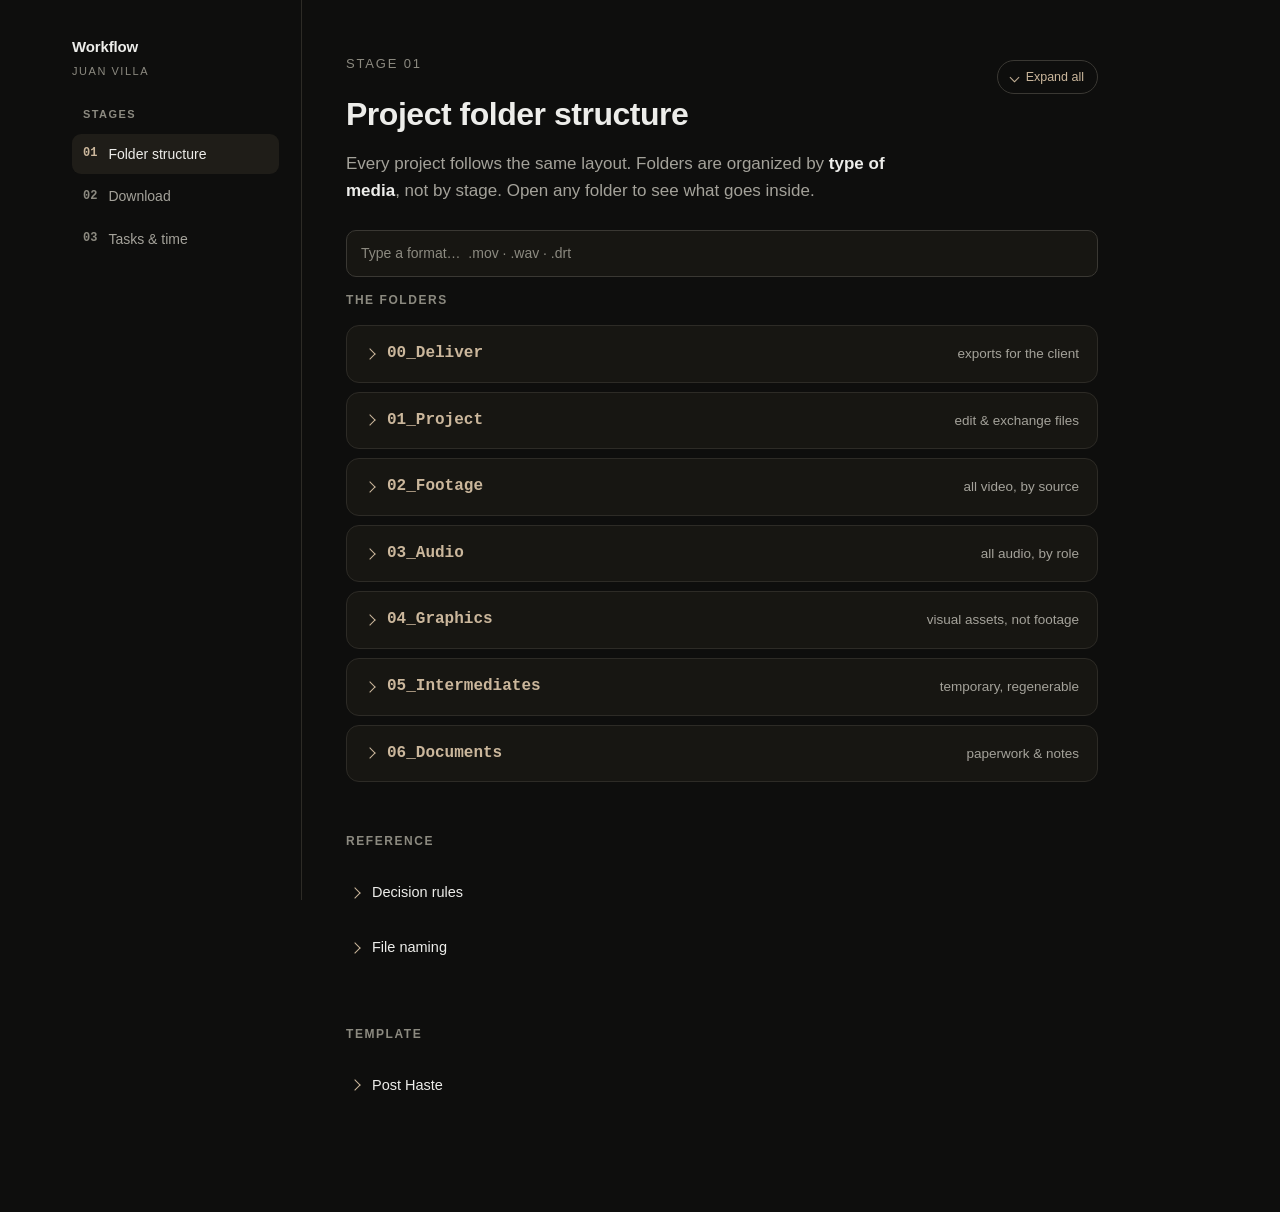
==== 01-folder-structure.html @ cd0f195d "Add Stage 03 — Tasks & time (Asana board + TMetric) New page 03-tasks-time.html: the Asana board (Pr" ====
<!DOCTYPE html>
<html lang="en">
<head>
<meta charset="utf-8">
<meta name="viewport" content="width=device-width, initial-scale=1">
<meta name="robots" content="noindex">
<title>Folder structure · Workflow — Juan Villa</title>
<link rel="stylesheet" href="assets/css/tokens.css?v=6">
<link rel="stylesheet" href="assets/css/base.css?v=6">
<link rel="stylesheet" href="assets/css/layout.css?v=6">
<link rel="stylesheet" href="assets/css/components.css?v=6">
</head>
<body>
<div class="app">

  <aside class="sidebar">
    <a class="brand" href="index.html"><span class="bt">Workflow</span><span class="bs">Juan Villa</span></a>
    <button class="menu-btn" aria-label="Toggle navigation">Stages</button>
    <p class="navlabel">Stages</p>
    <nav class="nav">
      <a class="nav-item active" href="01-folder-structure.html"><span class="num">01</span> Folder structure</a>
      <a class="nav-item" href="02-download.html"><span class="num">02</span> Download</a>
      <a class="nav-item" href="03-tasks-time.html"><span class="num">03</span> Tasks &amp; time</a>
    </nav>
  </aside>

  <main class="content">

    <div class="head-row">
      <div>
        <p class="eyebrow">Stage 01</p>
        <h1>Project folder structure</h1>
      </div>
      <button class="toggle" id="toggleAll"><span class="tg-ic" aria-hidden="true"></span><span class="tg-label">Expand all</span></button>
    </div>
    <p class="lede">Every project follows the same layout. Folders are organized by <b>type of media</b>, not by stage. Open any folder to see what goes inside.</p>
    <p class="sr-only">Type in the filter to jump to a folder, or activate any folder to reveal what goes inside.</p>

    <div class="search">
      <input id="q" type="search" placeholder="Type a format…  .mov · .wav · .drt" aria-label="Search formats or folders" autocomplete="off" spellcheck="false">
    </div>
    <p class="hint" id="hint" role="status" aria-live="polite" hidden></p>
    <p class="noresults" id="noresults" role="status" aria-live="polite" hidden>No match — try a format like <code>.mov</code>, or browse the folders below.</p>

    <p class="section-label">The folders</p>
    <div class="acc" id="acc">

      <div class="item">
        <button class="head" aria-expanded="false"><span class="chev"></span><span class="fn">00_Deliver</span><span class="tag">exports for the client</span></button>
        <div class="body"><div class="inner"><div class="pad">
          <div class="tree">
            <div class="item"><button class="head" aria-expanded="false"><span class="chev"></span><span class="sn">01_Master</span></button>
              <div class="body"><div class="inner"><div class="pad"><p class="sd">Approved deliverables — every format and resolution you hand off (16:9, vertical, square, social). A subtitle <code>.srt</code> sits next to the master it belongs to.</p></div></div></div></div>
            <div class="item"><button class="head" aria-expanded="false"><span class="chev"></span><span class="sn">02_Versions</span></button>
              <div class="body"><div class="inner"><div class="pad"><p class="sd">Review cuts sent for feedback before sign-off (<code>v1</code>, <code>v2</code>, fine cut).</p></div></div></div></div>
          </div>
          <div class="tips">
            <div class="tip no"><span class="ic" aria-hidden="true">–</span><span>Internal-only renders → <code>05_Intermediates</code></span></div>
          </div>
        </div></div></div>
      </div>

      <div class="item">
        <button class="head" aria-expanded="false"><span class="chev"></span><span class="fn">01_Project</span><span class="tag">edit &amp; exchange files</span></button>
        <div class="body"><div class="inner"><div class="pad">
          <div class="tree">
            <div class="item"><button class="head" aria-expanded="false"><span class="chev"></span><span class="sn">01_Resolve</span></button>
              <div class="body"><div class="inner"><div class="pad"><p class="sd">Your Resolve project backup (<code>.drp</code>). The edit lives here.</p></div></div></div></div>
            <div class="item"><button class="head" aria-expanded="false"><span class="chev"></span><span class="sn">02_Timelines</span></button>
              <div class="body"><div class="inner"><div class="pad"><p class="sd">Interchange files: DRT, XML, AAF, EDL.</p></div></div></div></div>
            <div class="item"><button class="head" aria-expanded="false"><span class="chev"></span><span class="sn">03_LUTs</span></button>
              <div class="body"><div class="inner"><div class="pad"><p class="sd">Color LUTs (<code>.cube</code>) used in the grade.</p></div></div></div></div>
          </div>
          <div class="tips">
            <div class="tip no"><span class="ic" aria-hidden="true">–</span><span>No media — footage and audio live in <code>02_Footage</code> / <code>03_Audio</code></span></div>
          </div>
        </div></div></div>
      </div>

      <div class="item">
        <button class="head" aria-expanded="false"><span class="chev"></span><span class="fn">02_Footage</span><span class="tag">all video, by source</span></button>
        <div class="body"><div class="inner"><div class="pad">
          <div class="tree">
            <div class="item"><button class="head" aria-expanded="false"><span class="chev"></span><span class="sn">01_Originals</span></button>
              <div class="body"><div class="inner"><div class="pad"><p class="sd">Footage your team shot. Each card/camera in its own folder; proxies inside that segment's <code>Proxy</code>.</p></div></div></div></div>
            <div class="item"><button class="head" aria-expanded="false"><span class="chev"></span><span class="sn">02_Stock</span></button>
              <div class="body"><div class="inner"><div class="pad"><p class="sd">Licensed stock clips.</p></div></div></div></div>
            <div class="item"><button class="head" aria-expanded="false"><span class="chev"></span><span class="sn">03_AI</span></button>
              <div class="body"><div class="inner"><div class="pad"><p class="sd">AI-generated video.</p></div></div></div></div>
            <div class="item"><button class="head" aria-expanded="false"><span class="chev"></span><span class="sn">04_Provided</span></button>
              <div class="body"><div class="inner"><div class="pad"><p class="sd">Video the client or a third party gave you.</p></div></div></div></div>
          </div>
          <div class="tips">
            <div class="tip ok"><span class="ic" aria-hidden="true">+</span><span>Shot by your team → <code>01_Originals</code>. Otherwise Stock / AI / Provided.</span></div>
            <div class="tip no"><span class="ic" aria-hidden="true">–</span><span>Never rename <code>01_Originals</code> — Resolve links by path.</span></div>
          </div>
        </div></div></div>
      </div>

      <div class="item">
        <button class="head" aria-expanded="false"><span class="chev"></span><span class="fn">03_Audio</span><span class="tag">all audio, by role</span></button>
        <div class="body"><div class="inner"><div class="pad">
          <div class="tree">
            <div class="item"><button class="head" aria-expanded="false"><span class="chev"></span><span class="sn">01_Production</span></button>
              <div class="body"><div class="inner"><div class="pad"><p class="sd">Sound recorded on set / location: lav, boom, scratch.</p></div></div></div></div>
            <div class="item"><button class="head" aria-expanded="false"><span class="chev"></span><span class="sn">02_VO</span></button>
              <div class="body"><div class="inner"><div class="pad"><p class="sd">Voiceover and narration.</p></div></div></div></div>
            <div class="item"><button class="head" aria-expanded="false"><span class="chev"></span><span class="sn">03_SFX</span></button>
              <div class="body"><div class="inner"><div class="pad"><p class="sd">Sound effects, ambience and Foley.</p></div></div></div></div>
            <div class="item"><button class="head" aria-expanded="false"><span class="chev"></span><span class="sn">04_Music</span></button>
              <div class="body"><div class="inner"><div class="pad"><p class="sd">Music tracks (licensed or provided).</p></div></div></div></div>
            <div class="item"><button class="head" aria-expanded="false"><span class="chev"></span><span class="sn">05_Processed</span></button>
              <div class="body"><div class="inner"><div class="pad"><p class="sd">Externally cleaned audio you keep and edit with (Adobe Podcast, noise reduction). A kept source — the edit relinks to it, so <b>never delete</b>.</p></div></div></div></div>
          </div>
          <div class="tips">
            <div class="tip no"><span class="ic" aria-hidden="true">–</span><span>Processed/cleaned audio is a kept source, not an Intermediate (the edit depends on it) → <code>05_Processed</code>. <code>01_Production</code> stays raw originals.</span></div>
          </div>
        </div></div></div>
      </div>

      <div class="item">
        <button class="head" aria-expanded="false"><span class="chev"></span><span class="fn">04_Graphics</span><span class="tag">visual assets, not footage</span></button>
        <div class="body"><div class="inner"><div class="pad">
          <div class="tree">
            <div class="item"><button class="head" aria-expanded="false"><span class="chev"></span><span class="sn">01_Resources</span></button>
              <div class="body"><div class="inner"><div class="pad"><p class="sd">Raw ingredients: logos, fonts, brand kits, reference images.</p></div></div></div></div>
            <div class="item"><button class="head" aria-expanded="false"><span class="chev"></span><span class="sn">02_Built</span></button>
              <div class="body"><div class="inner"><div class="pad"><p class="sd">Graphics you created or exported (titles, lower-thirds, end cards).</p></div></div></div></div>
            <div class="item"><button class="head" aria-expanded="false"><span class="chev"></span><span class="sn">03_Stills</span></button>
              <div class="body"><div class="inner"><div class="pad"><p class="sd">Photos and frame grabs — including client or photographer photos.</p></div></div></div></div>
          </div>
          <div class="tips">
            <div class="tip ok"><span class="ic" aria-hidden="true">+</span><span>Client / photographer photos → <code>03_Stills</code></span></div>
            <div class="tip no"><span class="ic" aria-hidden="true">–</span><span>Mood / reference images → <code>01_Resources</code></span></div>
          </div>
        </div></div></div>
      </div>

      <div class="item">
        <button class="head" aria-expanded="false"><span class="chev"></span><span class="fn">05_Intermediates</span><span class="tag">temporary, regenerable</span></button>
        <div class="body"><div class="inner"><div class="pad">
          <div class="tips first">
            <div class="tip ok"><span class="ic" aria-hidden="true">+</span><span>Transcodes, comps / VFX, pulls, sizzle drafts — anything you can re-create from the project. Keep versions (<code>v1</code>, <code>v2</code>…).</span></div>
            <div class="tip no"><span class="ic" aria-hidden="true">–</span><span>If the edit relinks to it and you can't re-create it, it's a <b>source</b>, not an Intermediate (e.g. cleaned audio → <code>03_Audio/05_Processed</code>).</span></div>
            <div class="tip no"><span class="ic" aria-hidden="true">–</span><span>Don't leave empty folders.</span></div>
          </div>
        </div></div></div>
      </div>

      <div class="item">
        <button class="head" aria-expanded="false"><span class="chev"></span><span class="fn">06_Documents</span><span class="tag">paperwork &amp; notes</span></button>
        <div class="body"><div class="inner"><div class="pad">
          <div class="tips first">
            <div class="tip ok"><span class="ic" aria-hidden="true">+</span><span>Brief, script, transcripts, contracts, Frame.io review EDLs (comment markers).</span></div>
          </div>
        </div></div></div>
      </div>

    </div>

    <p class="section-label spaced">Reference</p>
    <div class="ref" id="acc2">

      <div class="item">
        <button class="head" aria-expanded="false"><span class="chev"></span><span class="rl">Decision rules</span></button>
        <div class="body"><div class="inner"><div class="pad" style="padding-left:18px;padding-top:2px">
          <ul class="rules">
            <li><b>Did your team shoot / record it?</b> &nbsp; video → <code>02_Footage/01_Originals</code> &nbsp;·&nbsp; audio → <code>03_Audio/01_Production</code></li>
            <li><b>Acquired media (bought or given)?</b> &nbsp; video → Stock / AI / Provided &nbsp;·&nbsp; audio → Music / SFX / VO &nbsp;·&nbsp; photo → <code>04_Graphics/03_Stills</code></li>
            <li><b>Something you rendered?</b> &nbsp; client sees it → <code>00_Deliver</code> &nbsp;·&nbsp; internal only → <code>05_Intermediates</code></li>
            <li><b>A graphic asset?</b> &nbsp; raw ingredient → <code>04_Graphics/01_Resources</code> &nbsp;·&nbsp; your export → <code>04_Graphics/02_Built</code></li>
            <li><b>Paperwork or a Frame.io EDL?</b> &nbsp; → <code>06_Documents</code></li>
          </ul>
        </div></div></div>
      </div>

      <div class="item">
        <button class="head" aria-expanded="false"><span class="chev"></span><span class="rl">File naming</span></button>
        <div class="body"><div class="inner"><div class="pad" style="padding-left:18px;padding-top:2px">
          <ul class="rules">
            <li>No spaces. Use <code>_</code>. Version with <code>_v01</code>, <code>_v02</code>, <code>_v03</code> — that's how we track revisions.<br>
              Example: <code>KayleeGlatting_Highlight_v02.mov</code></li>
          </ul>
        </div></div></div>
      </div>

    </div>

    <p class="section-label spaced">Template</p>
    <div class="ref" id="acc3">
      <div class="item">
        <button class="head" aria-expanded="false"><span class="chev"></span><span class="rl">Post Haste</span></button>
        <div class="body"><div class="inner"><div class="pad" style="padding-left:18px;padding-top:2px">
          <a class="download" href="assets/downloads/1_Audiovisual_Project.pht.zip" download>
            <span class="dl-ic" aria-hidden="true">↓</span>
            <span>
              <span class="dl-t">Download the template (.zip)</span>
              <span class="dl-d">Unzip, then drop the <code>.pht</code> into Post Haste › Templates. It builds this exact structure.</span>
            </span>
          </a>
        </div></div></div>
      </div>
    </div>

  </main>
</div>

<script src="assets/js/formats.js?v=6"></script>
<script src="assets/js/app.js?v=6"></script>
</body>
</html>
---- assets/css/tokens.css ----
/* tokens.css — design system: the single source of colors, type, spacing.
   Change a value here and it propagates everywhere. */
:root{
  /* surfaces */
  --bg:#0e0e0d;
  --surf:#171612;
  --surf2:#1f1d18;
  --line:#2d2b26;
  --line2:#3a3833;
  /* text */
  --text:#ededea;
  --muted:#a4a29a;
  --faint:#8c8a80;
  /* accent + semantic */
  --accent:#cbb79c;
  --accent-bg:#241e15;
  --ok:#9cc88a;
  --no:#e0a08f;
  /* type */
  --mono:ui-monospace,SFMono-Regular,Menlo,monospace;
}
---- assets/css/base.css ----
/* base.css — reset + global typography */
*{box-sizing:border-box}
html,body{margin:0;background:var(--bg)}
body{font-family:-apple-system,BlinkMacSystemFont,"Segoe UI",Roboto,Helvetica,Arial,sans-serif;color:var(--text);line-height:1.6;-webkit-font-smoothing:antialiased}
.sr-only{position:absolute;width:1px;height:1px;padding:0;margin:-1px;overflow:hidden;clip:rect(0,0,0,0);white-space:nowrap;border:0}

.eyebrow{font-size:13px;letter-spacing:.14em;text-transform:uppercase;color:var(--faint);margin:0 0 14px}
h1{font-size:32px;font-weight:600;letter-spacing:-.015em;margin:0 0 10px}
.lede{color:var(--muted);font-size:17px;margin:0 0 26px;max-width:62ch}
.lede b{color:var(--text);font-weight:600}
.section-label{font-size:12px;font-weight:600;text-transform:uppercase;letter-spacing:.13em;color:var(--faint);margin:0 0 15px}
.section-label.spaced{margin-top:50px}
code{font-family:var(--mono);font-size:12.5px;background:var(--accent-bg);color:var(--accent);border:1px solid var(--line2);border-radius:6px;padding:1px 6px}
---- assets/css/layout.css ----
/* layout.css — page shell: sidebar + content, nav, responsive frame */
.app{display:flex;max-width:1180px;margin:0 auto;min-height:100vh}
.sidebar{flex:0 0 252px;border-right:1px solid var(--line);padding:34px 22px;position:sticky;top:0;align-self:flex-start;height:100vh;overflow-y:auto}
.content{flex:1 1 auto;min-width:0;max-width:840px;padding:54px 44px 100px}

.brand{display:block;text-decoration:none;margin-bottom:26px}
.brand .bt{font-size:15px;font-weight:600;color:var(--text);letter-spacing:-.01em}
.brand .bs{display:block;font-size:11px;color:var(--faint);font-weight:500;margin-top:3px;text-transform:uppercase;letter-spacing:.14em}
.menu-btn{display:none}

.navlabel{font-size:11px;font-weight:600;text-transform:uppercase;letter-spacing:.13em;color:var(--faint);margin:0 0 10px 11px}
.nav{display:flex;flex-direction:column;gap:2px}
.nav-item{display:flex;align-items:center;gap:11px;padding:9px 11px;border-radius:9px;color:var(--muted);text-decoration:none;font-size:14px;transition:.15s}
.nav-item:hover{background:var(--surf);color:var(--text)}
.nav-item.active{background:var(--surf2);color:var(--text)}
.nav-item.active .num{color:var(--accent)}
.nav-item .num{font-family:var(--mono);font-size:12px;color:var(--faint);font-weight:600;flex:0 0 auto}
.nav-item.soon{opacity:.5;pointer-events:none}

@media (max-width:820px){
  .app{display:block;max-width:none}
  .sidebar{position:static;height:auto;flex:none;width:auto;border-right:0;border-bottom:1px solid var(--line);padding:14px 18px;display:flex;align-items:center;justify-content:space-between;flex-wrap:wrap}
  .brand{margin-bottom:0}
  .menu-btn{display:inline-flex;align-items:center;gap:8px;background:transparent;border:1px solid var(--line2);color:var(--muted);font:inherit;font-size:13px;padding:7px 12px;border-radius:999px;cursor:pointer}
  .navlabel{display:none}
  .nav{display:none;flex-basis:100%;margin-top:12px}
  .sidebar.open .nav{display:flex}
  .content{padding:36px 20px 80px;max-width:none}
  h1{font-size:26px}
}
---- assets/css/components.css ----
/* components.css — reusable UI: toggle, search, accordion, tree, tips, reference, stage cards */

/* header row (title + toggle) */
.head-row{display:flex;justify-content:space-between;align-items:flex-start;gap:16px}

/* expand/collapse toggle */
.toggle{flex:0 0 auto;display:inline-flex;align-items:center;gap:8px;background:transparent;border:1px solid var(--line2);color:var(--accent);font:inherit;font-size:12.5px;font-weight:500;padding:6px 13px;border-radius:999px;cursor:pointer;transition:.15s;white-space:nowrap;margin-top:6px}
.toggle:hover{background:var(--surf2);border-color:var(--faint)}
.toggle:focus-visible{outline:2px solid var(--accent);outline-offset:2px}
.tg-ic{width:7px;height:7px;border-right:1.7px solid var(--accent);border-bottom:1.7px solid var(--accent);transform:rotate(45deg);transition:transform .2s ease}
.toggle.open .tg-ic{transform:rotate(-135deg)}

/* search / filter */
.search{margin:0 0 14px}
.search input{width:100%;background:var(--surf);border:1px solid var(--line2);border-radius:10px;color:var(--text);font:inherit;font-size:14px;padding:11px 14px;transition:.15s}
.search input::placeholder{color:var(--faint)}
.search input:focus{outline:none;border-color:var(--accent)}
.search input:focus-visible{outline:2px solid var(--accent);outline-offset:2px}
.noresults{color:var(--muted);font-size:14px;margin:0 0 18px}
.hint{color:var(--muted);font-size:14px;margin:0 0 18px}
.hint .opts{margin:7px 0 0;padding-left:18px;list-style:none}
.hint .opts li{margin:4px 0;position:relative}
.hint .opts li::before{content:"→";position:absolute;left:-18px;color:var(--accent)}

/* accordion (folders) */
.acc{display:flex;flex-direction:column;gap:9px}
.item{background:var(--surf);border:1px solid var(--line);border-radius:13px;overflow:hidden}
.head{display:flex;align-items:center;gap:12px;width:100%;background:transparent;border:0;cursor:pointer;text-align:left;font:inherit;color:inherit;padding:15px 18px}
.head:hover{background:var(--surf2)}
.head:focus-visible{outline:2px solid var(--accent);outline-offset:-2px}
.chev{flex:0 0 auto;width:8px;height:8px;border-right:1.6px solid var(--accent);border-bottom:1.6px solid var(--accent);transform:rotate(-45deg);transition:transform .22s ease;margin:0 1px}
.item.open>.head .chev{transform:rotate(45deg)}
.fn{font-family:var(--mono);font-size:16px;font-weight:600;color:var(--accent)}
.tag{font-size:13.5px;color:var(--muted);margin-left:auto;text-align:right}
.match>.head{background:var(--accent-bg)}

.body{display:grid;grid-template-rows:0fr;transition:grid-template-rows .26s ease}
.item.open>.body{grid-template-rows:1fr}
.inner{overflow:hidden}
.pad{padding:0 18px 18px 39px}

/* nested tree (subfolders) */
.tree{margin:6px 0 0;padding-left:20px;border-left:1px solid var(--line2);display:flex;flex-direction:column}
.tree>.item{position:relative;background:transparent;border:0;border-radius:0;overflow:visible}
.tree>.item::before{content:"";position:absolute;left:-20px;top:18px;width:15px;height:1px;background:var(--line2)}
.tree .head{padding:9px 0}
.tree .head:hover{background:transparent}
.tree .head:hover .sn{color:var(--accent)}
.sn{font-family:var(--mono);font-size:13.5px;font-weight:600;color:var(--text);transition:color .15s}
.tree .pad{padding:0 0 9px 20px}
.sd{font-size:13px;color:var(--muted);margin:0;line-height:1.55}

/* tips (+ / −) */
.tips{display:flex;flex-direction:column;gap:9px;margin-top:16px;padding-top:14px;border-top:1px solid var(--line2)}
.tips.first{margin-top:8px;padding-top:0;border-top:0}
.tip{display:grid;grid-template-columns:15px 1fr;gap:11px;align-items:start;font-size:13px;color:var(--muted);line-height:1.55}
.tip .ic{font-size:15px;font-weight:600;line-height:1.3;text-align:center}
.tip.ok .ic{color:var(--ok)}
.tip.no .ic{color:var(--no)}
.tip b{color:var(--text);font-weight:600}

/* reference rows */
.ref{display:flex;flex-direction:column;gap:2px}
.ref>.item{background:transparent;border:0;border-radius:0;overflow:hidden}
.ref>.item>.head{padding:15px 4px}
.ref>.item>.head:hover{background:transparent}
.ref>.item>.head:hover .rl{color:var(--accent)}
.rl{font-size:14.5px;font-weight:500;color:var(--text);transition:color .15s}
.ref .pad{padding:0 4px 16px 24px}
.rules{list-style:none;padding:0;margin:0;display:grid;gap:9px}
.rules li{background:var(--surf2);border:1px solid var(--line);border-radius:10px;padding:12px 15px;font-size:14.5px}
.rules li b{color:var(--accent)}

/* home: stage cards */
.stagelist{display:flex;flex-direction:column;gap:10px}
.stage{display:flex;align-items:center;gap:16px;padding:16px 18px;background:var(--surf);border:1px solid var(--line);border-radius:13px;text-decoration:none;color:inherit;transition:.15s}
.stage:hover{border-color:var(--faint);background:var(--surf2)}
.stage .snum{font-family:var(--mono);font-size:15px;color:var(--accent);font-weight:600;flex:0 0 auto}
.stage .stitle{display:block;font-size:15px;font-weight:500;color:var(--text)}
.stage .sdesc{display:block;font-size:13.5px;color:var(--muted);margin-top:2px}
.stage .arrow{margin-left:auto;color:var(--faint);flex:0 0 auto}
.stage.soon{opacity:.5;pointer-events:none}

/* download card (template, etc.) */
.download{display:flex;align-items:center;gap:14px;padding:15px 18px;background:var(--surf);border:1px solid var(--line);border-radius:13px;text-decoration:none;color:inherit;transition:.15s}
.download:hover{border-color:var(--accent);background:var(--surf2)}
.download .dl-ic{flex:0 0 auto;width:34px;height:34px;border-radius:9px;background:var(--accent-bg);color:var(--accent);display:flex;align-items:center;justify-content:center;font-size:18px;font-weight:600}
.download .dl-t{display:block;font-size:14.5px;font-weight:500;color:var(--text)}
.download .dl-d{display:block;font-size:13px;color:var(--muted);margin-top:2px}

/* stage 03: board flow (Pre · Post · Deliver) */
.board{display:flex;gap:10px;margin:0;flex-wrap:wrap}
.board .col{flex:1 1 0;min-width:150px;background:var(--surf);border:1px solid var(--line);border-radius:13px;padding:14px 16px}
.board .cn{font-family:var(--mono);font-size:14px;font-weight:600;color:var(--accent);display:block;margin-bottom:4px}
.board .cd{font-size:13px;color:var(--muted);line-height:1.5}

/* stage 03: tag / naming legend */
.legend{list-style:none;padding:0;margin:14px 0 0;display:grid;gap:8px}
.legend li{display:grid;grid-template-columns:96px 1fr;gap:14px;align-items:baseline;font-size:13.5px;color:var(--muted);line-height:1.5}
.legend .lc{font-family:var(--mono);color:var(--text);font-weight:600;font-size:13px}
.legend b{color:var(--text);font-weight:600}
@media(max-width:560px){.legend li{grid-template-columns:1fr;gap:2px}}

/* stage 03: numbered steps */
.steps{list-style:none;counter-reset:s;padding:0;margin:0;display:grid;gap:10px}
.steps li{counter-increment:s;display:grid;grid-template-columns:24px 1fr;gap:13px;align-items:start;background:var(--surf);border:1px solid var(--line);border-radius:12px;padding:13px 16px}
.steps li::before{content:counter(s);font-family:var(--mono);font-size:12.5px;font-weight:600;color:var(--accent);background:var(--accent-bg);width:24px;height:24px;border-radius:7px;display:flex;align-items:center;justify-content:center}
.steps .st{display:block;font-size:14px;color:var(--text);font-weight:500}
.steps .sx{display:block;font-size:13px;color:var(--muted);margin-top:3px;line-height:1.55}
.steps b{color:var(--text);font-weight:600}

/* component responsive tweaks */
@media (max-width:820px){
  .tag{flex-basis:100%;margin-left:0;text-align:left;padding-left:20px;margin-top:3px}
  .pad{padding-left:30px}
}
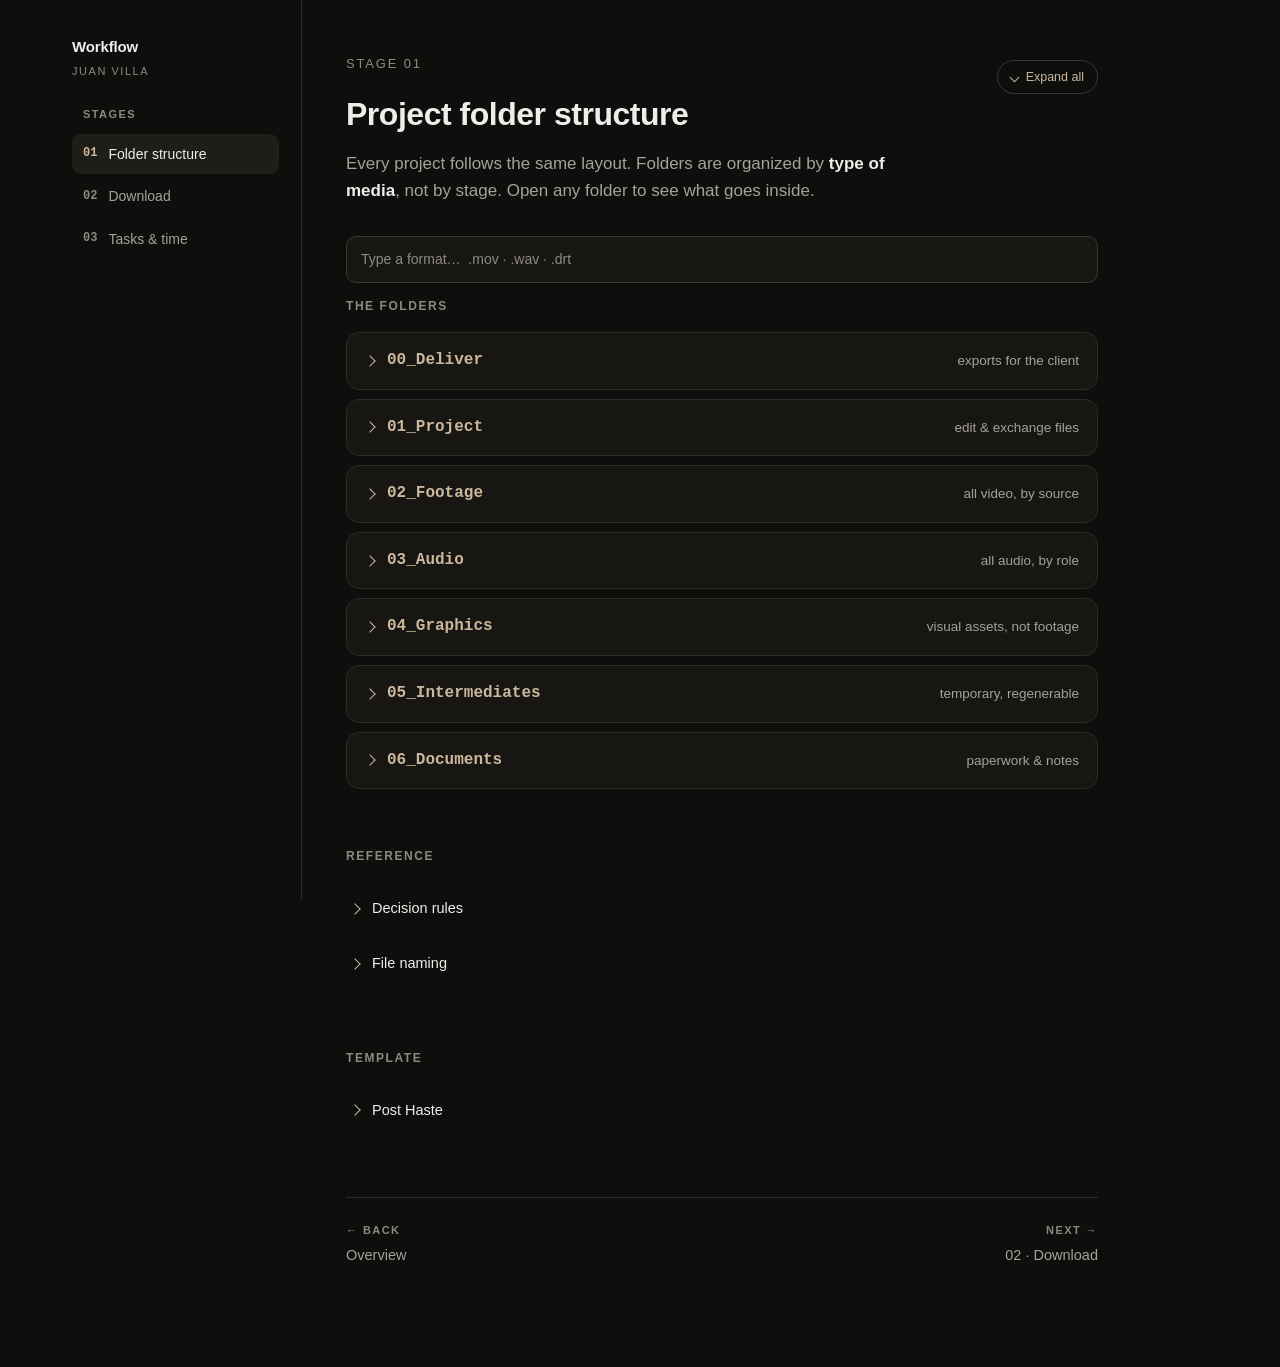
==== commit bad08b3d: "Handbook: navigability + clarity pass across all stages - Prev/next footer (.pagenav) on every stage" ====
--- a/01-folder-structure.html
+++ b/01-folder-structure.html
@@ -5,10 +5,10 @@
 <meta name="viewport" content="width=device-width, initial-scale=1">
 <meta name="robots" content="noindex">
 <title>Folder structure · Workflow — Juan Villa</title>
-<link rel="stylesheet" href="assets/css/tokens.css?v=6">
-<link rel="stylesheet" href="assets/css/base.css?v=6">
-<link rel="stylesheet" href="assets/css/layout.css?v=6">
-<link rel="stylesheet" href="assets/css/components.css?v=6">
+<link rel="stylesheet" href="assets/css/tokens.css?v=7">
+<link rel="stylesheet" href="assets/css/base.css?v=7">
+<link rel="stylesheet" href="assets/css/layout.css?v=7">
+<link rel="stylesheet" href="assets/css/components.css?v=7">
 </head>
 <body>
 <div class="app">
@@ -202,10 +202,15 @@
       </div>
     </div>
 
+    <nav class="pagenav">
+      <a href="index.html"><span class="dir">← Back</span><span class="pt">Overview</span></a>
+      <a class="end" href="02-download.html"><span class="dir">Next →</span><span class="pt">02 · Download</span></a>
+    </nav>
+
   </main>
 </div>
 
-<script src="assets/js/formats.js?v=6"></script>
-<script src="assets/js/app.js?v=6"></script>
+<script src="assets/js/formats.js?v=7"></script>
+<script src="assets/js/app.js?v=7"></script>
 </body>
 </html>
--- a/assets/css/base.css
+++ b/assets/css/base.css
@@ -6,8 +6,8 @@
 
 .eyebrow{font-size:13px;letter-spacing:.14em;text-transform:uppercase;color:var(--faint);margin:0 0 14px}
 h1{font-size:32px;font-weight:600;letter-spacing:-.015em;margin:0 0 10px}
-.lede{color:var(--muted);font-size:17px;margin:0 0 26px;max-width:62ch}
+.lede{color:var(--muted);font-size:17px;margin:0 0 32px;max-width:60ch}
 .lede b{color:var(--text);font-weight:600}
-.section-label{font-size:12px;font-weight:600;text-transform:uppercase;letter-spacing:.13em;color:var(--faint);margin:0 0 15px}
-.section-label.spaced{margin-top:50px}
+.section-label{font-size:12px;font-weight:600;text-transform:uppercase;letter-spacing:.13em;color:var(--faint);margin:0 0 16px}
+.section-label.spaced{margin-top:58px}
 code{font-family:var(--mono);font-size:12.5px;background:var(--accent-bg);color:var(--accent);border:1px solid var(--line2);border-radius:6px;padding:1px 6px}
--- a/assets/css/components.css
+++ b/assets/css/components.css
@@ -88,13 +88,7 @@
 .download .dl-t{display:block;font-size:14.5px;font-weight:500;color:var(--text)}
 .download .dl-d{display:block;font-size:13px;color:var(--muted);margin-top:2px}
 
-/* stage 03: board flow (Pre · Post · Deliver) */
-.board{display:flex;gap:10px;margin:0;flex-wrap:wrap}
-.board .col{flex:1 1 0;min-width:150px;background:var(--surf);border:1px solid var(--line);border-radius:13px;padding:14px 16px}
-.board .cn{font-family:var(--mono);font-size:14px;font-weight:600;color:var(--accent);display:block;margin-bottom:4px}
-.board .cd{font-size:13px;color:var(--muted);line-height:1.5}
-
-/* stage 03: tag / naming legend */
+/* stage 03: tag / naming legend (tasks inside each board column) */
 .legend{list-style:none;padding:0;margin:14px 0 0;display:grid;gap:8px}
 .legend li{display:grid;grid-template-columns:96px 1fr;gap:14px;align-items:baseline;font-size:13.5px;color:var(--muted);line-height:1.5}
 .legend .lc{font-family:var(--mono);color:var(--text);font-weight:600;font-size:13px}
@@ -109,6 +103,15 @@
 .steps .sx{display:block;font-size:13px;color:var(--muted);margin-top:3px;line-height:1.55}
 .steps b{color:var(--text);font-weight:600}
 
+/* prev / next stage footer */
+.pagenav{display:flex;justify-content:space-between;gap:18px;margin-top:60px;padding-top:24px;border-top:1px solid var(--line)}
+.pagenav a,.pagenav .end{display:flex;flex-direction:column;gap:4px;text-decoration:none;max-width:49%}
+.pagenav .end{margin-left:auto;text-align:right}
+.pagenav .dir{font-size:11px;font-weight:600;text-transform:uppercase;letter-spacing:.13em;color:var(--faint)}
+.pagenav .pt{font-size:14.5px;font-weight:500;color:var(--muted);transition:color .15s}
+.pagenav a:hover .pt{color:var(--accent)}
+.pagenav .soon .pt{color:var(--faint);opacity:.7}
+
 /* component responsive tweaks */
 @media (max-width:820px){
   .tag{flex-basis:100%;margin-left:0;text-align:left;padding-left:20px;margin-top:3px}
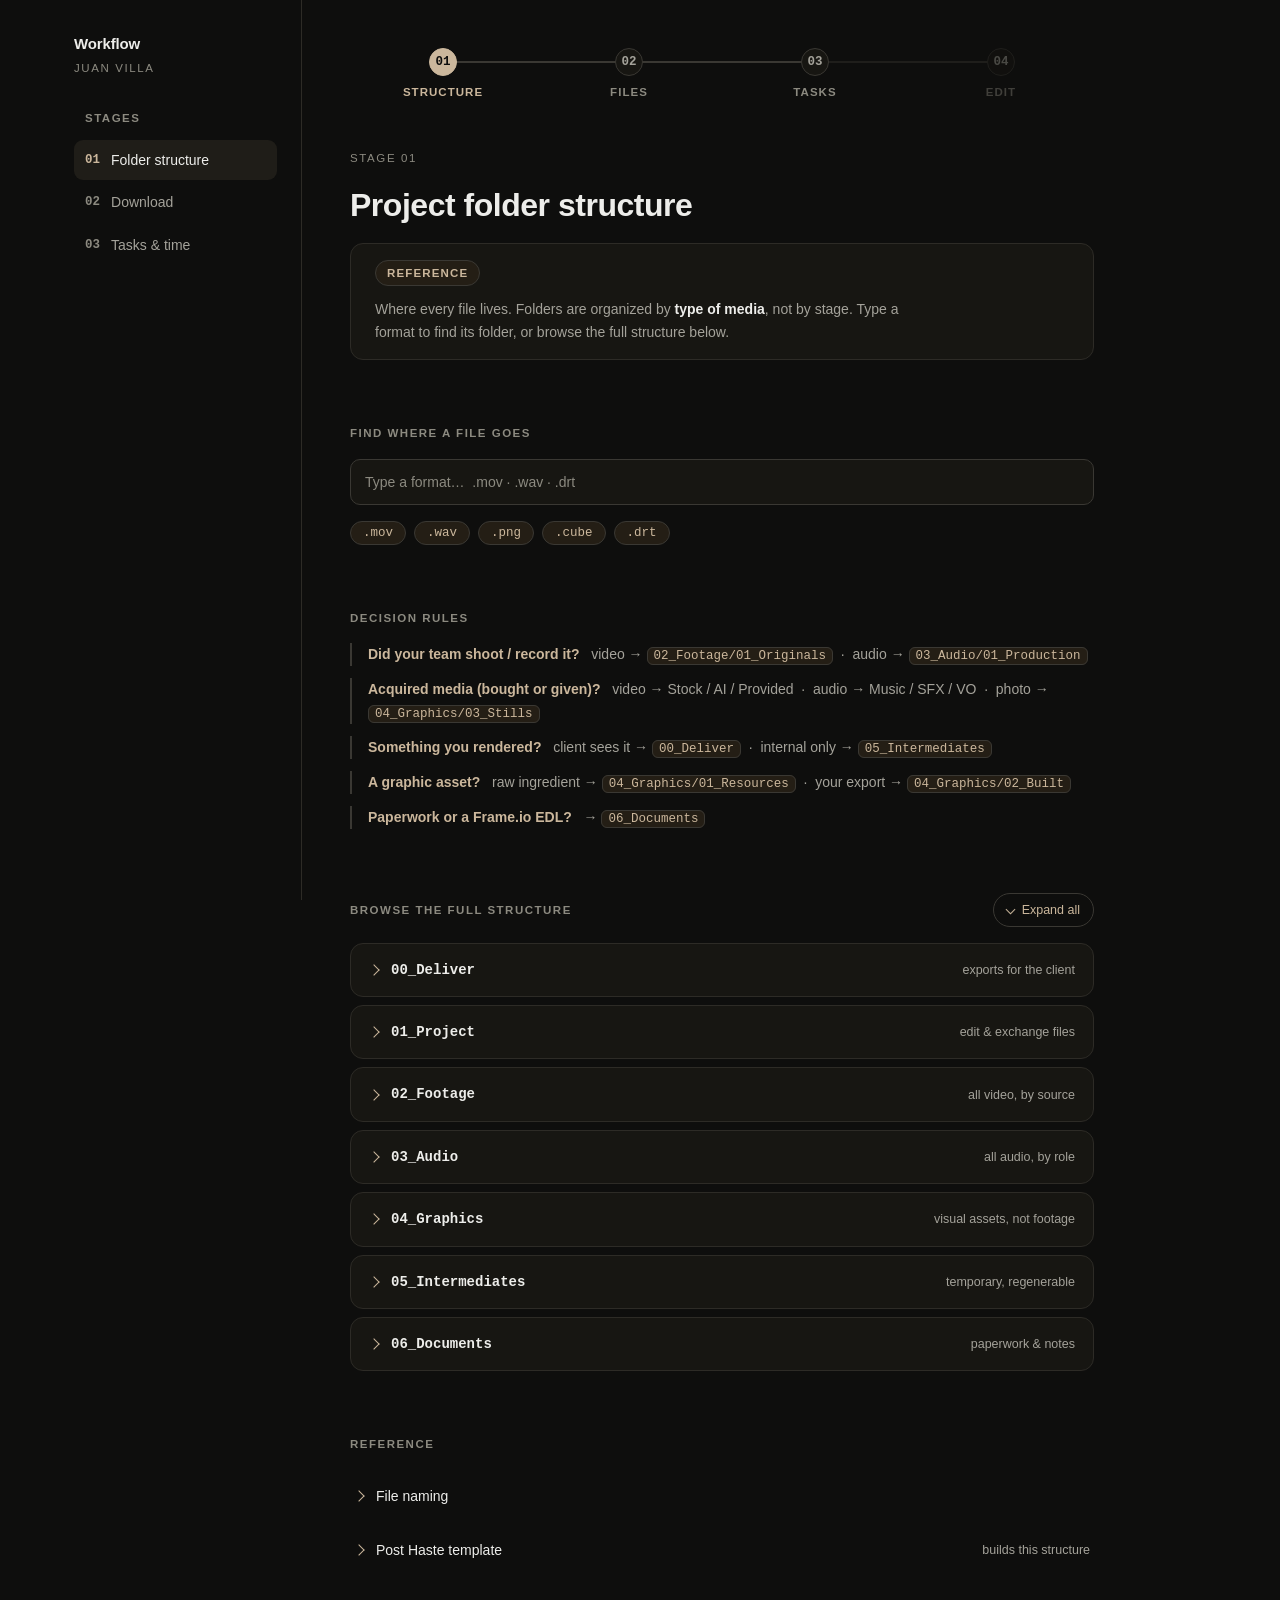
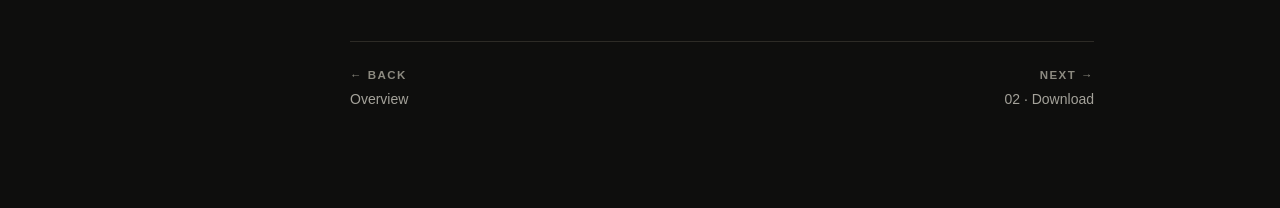
==== commit e0df32db: "Handbook redesign: token scales, 3-zone IA, static stepper Implements the multi-role design audit (f" ====
--- a/01-folder-structure.html
+++ b/01-folder-structure.html
@@ -5,10 +5,10 @@
 <meta name="viewport" content="width=device-width, initial-scale=1">
 <meta name="robots" content="noindex">
 <title>Folder structure · Workflow — Juan Villa</title>
-<link rel="stylesheet" href="assets/css/tokens.css?v=7">
-<link rel="stylesheet" href="assets/css/base.css?v=7">
-<link rel="stylesheet" href="assets/css/layout.css?v=7">
-<link rel="stylesheet" href="assets/css/components.css?v=7">
+<link rel="stylesheet" href="assets/css/tokens.css?v=8">
+<link rel="stylesheet" href="assets/css/base.css?v=8">
+<link rel="stylesheet" href="assets/css/layout.css?v=8">
+<link rel="stylesheet" href="assets/css/components.css?v=8">
 </head>
 <body>
 <div class="app">
@@ -26,23 +26,49 @@
 
   <main class="content">
 
-    <div class="head-row">
-      <div>
-        <p class="eyebrow">Stage 01</p>
-        <h1>Project folder structure</h1>
-      </div>
-      <button class="toggle" id="toggleAll"><span class="tg-ic" aria-hidden="true"></span><span class="tg-label">Expand all</span></button>
-    </div>
-    <p class="lede">Every project follows the same layout. Folders are organized by <b>type of media</b>, not by stage. Open any folder to see what goes inside.</p>
-    <p class="sr-only">Type in the filter to jump to a folder, or activate any folder to reveal what goes inside.</p>
-
+    <nav class="stepper" aria-label="Progress">
+      <a class="step current" href="01-folder-structure.html"><span class="dot">01</span><span class="lb">Structure</span></a>
+      <a class="step" href="02-download.html"><span class="dot">02</span><span class="lb">Files</span></a>
+      <a class="step" href="03-tasks-time.html"><span class="dot">03</span><span class="lb">Tasks</span></a>
+      <span class="step soon"><span class="dot">04</span><span class="lb">Edit</span></span>
+    </nav>
+
+    <p class="eyebrow">Stage 01</p>
+    <h1>Project folder structure</h1>
+
+    <div class="orient">
+      <span class="freq">Reference</span>
+      <p>Where every file lives. Folders are organized by <b>type of media</b>, not by stage. Type a format to find its folder, or browse the full structure below.</p>
+    </div>
+
+    <p class="section-label">Find where a file goes</p>
     <div class="search">
       <input id="q" type="search" placeholder="Type a format…  .mov · .wav · .drt" aria-label="Search formats or folders" autocomplete="off" spellcheck="false">
     </div>
+    <div class="chips" aria-label="Examples">
+      <button class="chip" data-q=".mov">.mov</button>
+      <button class="chip" data-q=".wav">.wav</button>
+      <button class="chip" data-q=".png">.png</button>
+      <button class="chip" data-q=".cube">.cube</button>
+      <button class="chip" data-q=".drt">.drt</button>
+    </div>
     <p class="hint" id="hint" role="status" aria-live="polite" hidden></p>
     <p class="noresults" id="noresults" role="status" aria-live="polite" hidden>No match — try a format like <code>.mov</code>, or browse the folders below.</p>
 
-    <p class="section-label">The folders</p>
+    <p class="section-label spaced">Decision rules</p>
+    <ul class="rules">
+      <li><b>Did your team shoot / record it?</b> &nbsp; video → <code>02_Footage/01_Originals</code> &nbsp;·&nbsp; audio → <code>03_Audio/01_Production</code></li>
+      <li><b>Acquired media (bought or given)?</b> &nbsp; video → Stock / AI / Provided &nbsp;·&nbsp; audio → Music / SFX / VO &nbsp;·&nbsp; photo → <code>04_Graphics/03_Stills</code></li>
+      <li><b>Something you rendered?</b> &nbsp; client sees it → <code>00_Deliver</code> &nbsp;·&nbsp; internal only → <code>05_Intermediates</code></li>
+      <li><b>A graphic asset?</b> &nbsp; raw ingredient → <code>04_Graphics/01_Resources</code> &nbsp;·&nbsp; your export → <code>04_Graphics/02_Built</code></li>
+      <li><b>Paperwork or a Frame.io EDL?</b> &nbsp; → <code>06_Documents</code></li>
+    </ul>
+
+    <div class="head-row spaced-row">
+      <p class="section-label">Browse the full structure</p>
+      <button class="toggle" id="toggleAll"><span class="tg-ic" aria-hidden="true"></span><span class="tg-label">Expand all</span></button>
+    </div>
+    <p class="sr-only">Type in the filter above to jump to a folder, or activate any folder to reveal what goes inside.</p>
     <div class="acc" id="acc">
 
       <div class="item">
@@ -162,21 +188,8 @@
     <div class="ref" id="acc2">
 
       <div class="item">
-        <button class="head" aria-expanded="false"><span class="chev"></span><span class="rl">Decision rules</span></button>
-        <div class="body"><div class="inner"><div class="pad" style="padding-left:18px;padding-top:2px">
-          <ul class="rules">
-            <li><b>Did your team shoot / record it?</b> &nbsp; video → <code>02_Footage/01_Originals</code> &nbsp;·&nbsp; audio → <code>03_Audio/01_Production</code></li>
-            <li><b>Acquired media (bought or given)?</b> &nbsp; video → Stock / AI / Provided &nbsp;·&nbsp; audio → Music / SFX / VO &nbsp;·&nbsp; photo → <code>04_Graphics/03_Stills</code></li>
-            <li><b>Something you rendered?</b> &nbsp; client sees it → <code>00_Deliver</code> &nbsp;·&nbsp; internal only → <code>05_Intermediates</code></li>
-            <li><b>A graphic asset?</b> &nbsp; raw ingredient → <code>04_Graphics/01_Resources</code> &nbsp;·&nbsp; your export → <code>04_Graphics/02_Built</code></li>
-            <li><b>Paperwork or a Frame.io EDL?</b> &nbsp; → <code>06_Documents</code></li>
-          </ul>
-        </div></div></div>
-      </div>
-
-      <div class="item">
         <button class="head" aria-expanded="false"><span class="chev"></span><span class="rl">File naming</span></button>
-        <div class="body"><div class="inner"><div class="pad" style="padding-left:18px;padding-top:2px">
+        <div class="body"><div class="inner"><div class="pad">
           <ul class="rules">
             <li>No spaces. Use <code>_</code>. Version with <code>_v01</code>, <code>_v02</code>, <code>_v03</code> — that's how we track revisions.<br>
               Example: <code>KayleeGlatting_Highlight_v02.mov</code></li>
@@ -184,13 +197,9 @@
         </div></div></div>
       </div>
 
-    </div>
-
-    <p class="section-label spaced">Template</p>
-    <div class="ref" id="acc3">
-      <div class="item">
-        <button class="head" aria-expanded="false"><span class="chev"></span><span class="rl">Post Haste</span></button>
-        <div class="body"><div class="inner"><div class="pad" style="padding-left:18px;padding-top:2px">
+      <div class="item">
+        <button class="head" aria-expanded="false"><span class="chev"></span><span class="rl">Post Haste template</span><span class="tag">builds this structure</span></button>
+        <div class="body"><div class="inner"><div class="pad">
           <a class="download" href="assets/downloads/1_Audiovisual_Project.pht.zip" download>
             <span class="dl-ic" aria-hidden="true">↓</span>
             <span>
@@ -200,6 +209,7 @@
           </a>
         </div></div></div>
       </div>
+
     </div>
 
     <nav class="pagenav">
@@ -210,7 +220,7 @@
   </main>
 </div>
 
-<script src="assets/js/formats.js?v=7"></script>
-<script src="assets/js/app.js?v=7"></script>
+<script src="assets/js/formats.js?v=8"></script>
+<script src="assets/js/app.js?v=8"></script>
 </body>
 </html>
--- a/assets/css/tokens.css
+++ b/assets/css/tokens.css
@@ -16,6 +16,31 @@
   --accent-bg:#241e15;
   --ok:#9cc88a;
   --no:#e0a08f;
-  /* type */
+  /* type family */
   --mono:ui-monospace,SFMono-Regular,Menlo,monospace;
+
+  /* type scale — 6 roles, real jumps (was ~11 near-identical sizes) */
+  --fs-micro:11.5px;   /* uppercase tracking labels: eyebrow, section-label, nav, stepper */
+  --fs-caption:12.5px; /* code, tags, metadata, secondary descriptions */
+  --fs-body:14px;      /* running text, steps, tips, list titles */
+  --fs-lead:17px;      /* lede / intro */
+  --fs-h2:20px;        /* in-page block heading (orient) */
+  --fs-h1:32px;        /* page title */
+
+  /* spacing scale — 4px base */
+  --s1:4px;
+  --s2:8px;
+  --s3:12px;
+  --s4:16px;
+  --s5:24px;
+  --s6:32px;
+  --s7:48px;
+  --s8:64px;
+
+  /* semantic spacing + shape */
+  --section-gap:var(--s8);  /* breathing room between major bands */
+  --pad-card:var(--s4);     /* inner padding of clickable cards */
+  --measure:68ch;           /* readable line length for running text */
+  --radius:13px;
+  --radius-sm:9px;
 }
--- a/assets/css/base.css
+++ b/assets/css/base.css
@@ -1,13 +1,13 @@
 /* base.css — reset + global typography */
 *{box-sizing:border-box}
 html,body{margin:0;background:var(--bg)}
-body{font-family:-apple-system,BlinkMacSystemFont,"Segoe UI",Roboto,Helvetica,Arial,sans-serif;color:var(--text);line-height:1.6;-webkit-font-smoothing:antialiased}
+body{font-family:-apple-system,BlinkMacSystemFont,"Segoe UI",Roboto,Helvetica,Arial,sans-serif;color:var(--text);font-size:var(--fs-body);line-height:1.6;-webkit-font-smoothing:antialiased}
 .sr-only{position:absolute;width:1px;height:1px;padding:0;margin:-1px;overflow:hidden;clip:rect(0,0,0,0);white-space:nowrap;border:0}
 
-.eyebrow{font-size:13px;letter-spacing:.14em;text-transform:uppercase;color:var(--faint);margin:0 0 14px}
-h1{font-size:32px;font-weight:600;letter-spacing:-.015em;margin:0 0 10px}
-.lede{color:var(--muted);font-size:17px;margin:0 0 32px;max-width:60ch}
+.eyebrow{font-size:var(--fs-micro);letter-spacing:.14em;text-transform:uppercase;color:var(--faint);margin:0 0 var(--s3)}
+h1{font-size:var(--fs-h1);font-weight:600;letter-spacing:-.015em;margin:0 0 var(--s3)}
+.lede{color:var(--muted);font-size:var(--fs-lead);line-height:1.6;margin:0 0 var(--s7);max-width:var(--measure)}
 .lede b{color:var(--text);font-weight:600}
-.section-label{font-size:12px;font-weight:600;text-transform:uppercase;letter-spacing:.13em;color:var(--faint);margin:0 0 16px}
-.section-label.spaced{margin-top:58px}
-code{font-family:var(--mono);font-size:12.5px;background:var(--accent-bg);color:var(--accent);border:1px solid var(--line2);border-radius:6px;padding:1px 6px}
+.section-label{font-size:var(--fs-micro);font-weight:600;text-transform:uppercase;letter-spacing:.13em;color:var(--faint);margin:0 0 var(--s4)}
+.section-label.spaced{margin-top:var(--section-gap)}
+code{font-family:var(--mono);font-size:var(--fs-caption);background:var(--accent-bg);color:var(--accent);border:1px solid var(--line2);border-radius:6px;padding:1px 6px}
--- a/assets/css/layout.css
+++ b/assets/css/layout.css
@@ -1,30 +1,30 @@
 /* layout.css — page shell: sidebar + content, nav, responsive frame */
 .app{display:flex;max-width:1180px;margin:0 auto;min-height:100vh}
-.sidebar{flex:0 0 252px;border-right:1px solid var(--line);padding:34px 22px;position:sticky;top:0;align-self:flex-start;height:100vh;overflow-y:auto}
-.content{flex:1 1 auto;min-width:0;max-width:840px;padding:54px 44px 100px}
+.sidebar{flex:0 0 252px;border-right:1px solid var(--line);padding:var(--s6) var(--s5);position:sticky;top:0;align-self:flex-start;height:100vh;overflow-y:auto}
+.content{flex:1 1 auto;min-width:0;max-width:840px;padding:var(--s7) var(--s7) 100px}
 
-.brand{display:block;text-decoration:none;margin-bottom:26px}
+.brand{display:block;text-decoration:none;margin-bottom:var(--s6)}
 .brand .bt{font-size:15px;font-weight:600;color:var(--text);letter-spacing:-.01em}
-.brand .bs{display:block;font-size:11px;color:var(--faint);font-weight:500;margin-top:3px;text-transform:uppercase;letter-spacing:.14em}
+.brand .bs{display:block;font-size:var(--fs-micro);color:var(--faint);font-weight:500;margin-top:3px;text-transform:uppercase;letter-spacing:.14em}
 .menu-btn{display:none}
 
-.navlabel{font-size:11px;font-weight:600;text-transform:uppercase;letter-spacing:.13em;color:var(--faint);margin:0 0 10px 11px}
+.navlabel{font-size:var(--fs-micro);font-weight:600;text-transform:uppercase;letter-spacing:.13em;color:var(--faint);margin:0 0 var(--s3) 11px}
 .nav{display:flex;flex-direction:column;gap:2px}
-.nav-item{display:flex;align-items:center;gap:11px;padding:9px 11px;border-radius:9px;color:var(--muted);text-decoration:none;font-size:14px;transition:.15s}
+.nav-item{display:flex;align-items:center;gap:11px;padding:9px 11px;border-radius:var(--radius-sm);color:var(--muted);text-decoration:none;font-size:var(--fs-body);transition:.15s}
 .nav-item:hover{background:var(--surf);color:var(--text)}
 .nav-item.active{background:var(--surf2);color:var(--text)}
 .nav-item.active .num{color:var(--accent)}
-.nav-item .num{font-family:var(--mono);font-size:12px;color:var(--faint);font-weight:600;flex:0 0 auto}
+.nav-item .num{font-family:var(--mono);font-size:var(--fs-caption);color:var(--faint);font-weight:600;flex:0 0 auto}
 .nav-item.soon{opacity:.5;pointer-events:none}
 
 @media (max-width:820px){
   .app{display:block;max-width:none}
-  .sidebar{position:static;height:auto;flex:none;width:auto;border-right:0;border-bottom:1px solid var(--line);padding:14px 18px;display:flex;align-items:center;justify-content:space-between;flex-wrap:wrap}
+  .sidebar{position:static;height:auto;flex:none;width:auto;border-right:0;border-bottom:1px solid var(--line);padding:var(--s3) var(--s4);display:flex;align-items:center;justify-content:space-between;flex-wrap:wrap}
   .brand{margin-bottom:0}
   .menu-btn{display:inline-flex;align-items:center;gap:8px;background:transparent;border:1px solid var(--line2);color:var(--muted);font:inherit;font-size:13px;padding:7px 12px;border-radius:999px;cursor:pointer}
   .navlabel{display:none}
-  .nav{display:none;flex-basis:100%;margin-top:12px}
+  .nav{display:none;flex-basis:100%;margin-top:var(--s3)}
   .sidebar.open .nav{display:flex}
-  .content{padding:36px 20px 80px;max-width:none}
+  .content{padding:var(--s6) var(--s5) 80px;max-width:none}
   h1{font-size:26px}
 }
--- a/assets/css/components.css
+++ b/assets/css/components.css
@@ -1,37 +1,66 @@
-/* components.css — reusable UI: toggle, search, accordion, tree, tips, reference, stage cards */
+/* components.css — reusable UI: stepper, orient, search, accordion, tree, steps, tips, reference, cards */
 
-/* header row (title + toggle) */
-.head-row{display:flex;justify-content:space-between;align-items:flex-start;gap:16px}
+/* ── stepper / pipeline (wayfinding, top of every stage) ── */
+.stepper{display:flex;align-items:flex-start;margin:0 0 var(--s7)}
+.stepper .step{position:relative;flex:1 1 0;display:flex;flex-direction:column;align-items:center;gap:7px;text-align:center;text-decoration:none}
+.stepper .step::before{content:"";position:absolute;top:13px;right:50%;width:100%;height:1.5px;background:var(--line2);z-index:0}
+.stepper .step:first-child::before{display:none}
+.stepper .dot{position:relative;z-index:1;width:28px;height:28px;border-radius:50%;display:flex;align-items:center;justify-content:center;font-family:var(--mono);font-size:var(--fs-caption);font-weight:600;background:var(--surf);border:1.5px solid var(--line2);color:var(--muted)}
+.stepper .lb{font-size:var(--fs-micro);text-transform:uppercase;letter-spacing:.09em;font-weight:600;color:var(--faint)}
+.stepper .step.done .dot{color:var(--text)}
+.stepper .step.current .dot{background:var(--accent);border-color:var(--accent);color:var(--bg)}
+.stepper .step.current .lb{color:var(--accent)}
+.stepper .step.soon{opacity:.4}
+.stepper a.step:hover .dot{border-color:var(--accent)}
+.stepper a.step:focus-visible{outline:2px solid var(--accent);outline-offset:3px;border-radius:6px}
+
+/* ── orient block ("In this stage": frequency + what you'll do/get) ── */
+.orient{display:flex;flex-direction:column;gap:var(--s2);background:var(--surf);border:1px solid var(--line);border-radius:var(--radius);padding:var(--s4) var(--s5);margin:0 0 var(--section-gap)}
+.orient .freq{align-self:flex-start;font-size:var(--fs-micro);text-transform:uppercase;letter-spacing:.1em;font-weight:600;color:var(--accent);background:var(--accent-bg);border:1px solid var(--line2);border-radius:999px;padding:3px 11px}
+.orient p{margin:var(--s1) 0 0;font-size:var(--fs-body);color:var(--muted);line-height:1.6;max-width:var(--measure)}
+.orient b{color:var(--text);font-weight:600}
+
+/* ── header row (title + toggle) ── */
+.head-row{display:flex;justify-content:space-between;align-items:flex-start;gap:var(--s4)}
+.head-row.spaced-row{margin-top:var(--section-gap);margin-bottom:var(--s4);align-items:center}
+.head-row.spaced-row .section-label{margin:0}
+.head-row.spaced-row .toggle{margin-top:0}
 
 /* expand/collapse toggle */
-.toggle{flex:0 0 auto;display:inline-flex;align-items:center;gap:8px;background:transparent;border:1px solid var(--line2);color:var(--accent);font:inherit;font-size:12.5px;font-weight:500;padding:6px 13px;border-radius:999px;cursor:pointer;transition:.15s;white-space:nowrap;margin-top:6px}
+.toggle{flex:0 0 auto;display:inline-flex;align-items:center;gap:var(--s2);background:transparent;border:1px solid var(--line2);color:var(--accent);font:inherit;font-size:var(--fs-caption);font-weight:500;padding:6px 13px;border-radius:999px;cursor:pointer;transition:.15s;white-space:nowrap;margin-top:6px}
 .toggle:hover{background:var(--surf2);border-color:var(--faint)}
 .toggle:focus-visible{outline:2px solid var(--accent);outline-offset:2px}
 .tg-ic{width:7px;height:7px;border-right:1.7px solid var(--accent);border-bottom:1.7px solid var(--accent);transform:rotate(45deg);transition:transform .2s ease}
 .toggle.open .tg-ic{transform:rotate(-135deg)}
 
-/* search / filter */
-.search{margin:0 0 14px}
-.search input{width:100%;background:var(--surf);border:1px solid var(--line2);border-radius:10px;color:var(--text);font:inherit;font-size:14px;padding:11px 14px;transition:.15s}
+/* ── search / filter ── */
+.search{margin:0 0 var(--s4)}
+.search input{width:100%;background:var(--surf);border:1px solid var(--line2);border-radius:10px;color:var(--text);font:inherit;font-size:var(--fs-body);padding:11px 14px;transition:.15s}
 .search input::placeholder{color:var(--faint)}
 .search input:focus{outline:none;border-color:var(--accent)}
 .search input:focus-visible{outline:2px solid var(--accent);outline-offset:2px}
-.noresults{color:var(--muted);font-size:14px;margin:0 0 18px}
-.hint{color:var(--muted);font-size:14px;margin:0 0 18px}
+.noresults{color:var(--muted);font-size:var(--fs-body);margin:0 0 18px}
+.hint{color:var(--muted);font-size:var(--fs-body);margin:0 0 18px}
 .hint .opts{margin:7px 0 0;padding-left:18px;list-style:none}
 .hint .opts li{margin:4px 0;position:relative}
 .hint .opts li::before{content:"→";position:absolute;left:-18px;color:var(--accent)}
 
-/* accordion (folders) */
-.acc{display:flex;flex-direction:column;gap:9px}
-.item{background:var(--surf);border:1px solid var(--line);border-radius:13px;overflow:hidden}
-.head{display:flex;align-items:center;gap:12px;width:100%;background:transparent;border:0;cursor:pointer;text-align:left;font:inherit;color:inherit;padding:15px 18px}
+/* example chips (seed the search) */
+.chips{display:flex;flex-wrap:wrap;gap:var(--s2);margin:0 0 var(--s4)}
+.chip{font-family:var(--mono);font-size:var(--fs-caption);color:var(--accent);background:var(--accent-bg);border:1px solid var(--line2);border-radius:999px;padding:4px 12px;cursor:pointer;transition:.15s}
+.chip:hover{border-color:var(--accent)}
+.chip:focus-visible{outline:2px solid var(--accent);outline-offset:2px}
+
+/* ── accordion (cards are reserved for clickable affordances) ── */
+.acc{display:flex;flex-direction:column;gap:var(--s2)}
+.item{background:var(--surf);border:1px solid var(--line);border-radius:var(--radius);overflow:hidden}
+.head{display:flex;align-items:center;gap:var(--s3);width:100%;background:transparent;border:0;cursor:pointer;text-align:left;font:inherit;color:inherit;padding:15px 18px}
 .head:hover{background:var(--surf2)}
 .head:focus-visible{outline:2px solid var(--accent);outline-offset:-2px}
 .chev{flex:0 0 auto;width:8px;height:8px;border-right:1.6px solid var(--accent);border-bottom:1.6px solid var(--accent);transform:rotate(-45deg);transition:transform .22s ease;margin:0 1px}
 .item.open>.head .chev{transform:rotate(45deg)}
-.fn{font-family:var(--mono);font-size:16px;font-weight:600;color:var(--accent)}
-.tag{font-size:13.5px;color:var(--muted);margin-left:auto;text-align:right}
+.fn{font-family:var(--mono);font-size:var(--fs-body);font-weight:600;color:var(--text)}
+.tag{font-size:var(--fs-caption);color:var(--muted);margin-left:auto;text-align:right}
 .match>.head{background:var(--accent-bg)}
 
 .body{display:grid;grid-template-rows:0fr;transition:grid-template-rows .26s ease}
@@ -46,74 +75,75 @@
 .tree .head{padding:9px 0}
 .tree .head:hover{background:transparent}
 .tree .head:hover .sn{color:var(--accent)}
-.sn{font-family:var(--mono);font-size:13.5px;font-weight:600;color:var(--text);transition:color .15s}
+.sn{font-family:var(--mono);font-size:var(--fs-caption);font-weight:600;color:var(--text);transition:color .15s}
 .tree .pad{padding:0 0 9px 20px}
-.sd{font-size:13px;color:var(--muted);margin:0;line-height:1.55}
+.sd{font-size:var(--fs-caption);color:var(--muted);margin:0;line-height:1.6}
 
-/* tips (+ / −) */
-.tips{display:flex;flex-direction:column;gap:9px;margin-top:16px;padding-top:14px;border-top:1px solid var(--line2)}
-.tips.first{margin-top:8px;padding-top:0;border-top:0}
-.tip{display:grid;grid-template-columns:15px 1fr;gap:11px;align-items:start;font-size:13px;color:var(--muted);line-height:1.55}
+/* ── numbered steps (the DO zone — borderless rows, not cards) ── */
+.steps{list-style:none;counter-reset:s;padding:0;margin:0;display:grid;gap:var(--s5)}
+.steps li{counter-increment:s;display:grid;grid-template-columns:26px 1fr;gap:var(--s4);align-items:start}
+.steps li::before{content:counter(s);font-family:var(--mono);font-size:var(--fs-caption);font-weight:600;color:var(--accent);background:var(--accent-bg);width:26px;height:26px;border-radius:50%;display:flex;align-items:center;justify-content:center}
+.steps .st{display:block;font-size:var(--fs-body);color:var(--text);font-weight:600}
+.steps .sx{display:block;font-size:var(--fs-body);color:var(--muted);margin-top:4px;line-height:1.6;max-width:var(--measure)}
+.steps b{color:var(--text);font-weight:600}
+
+/* ── tag / naming legend (tasks inside each board column) ── */
+.legend{list-style:none;padding:0;margin:0;display:grid;gap:var(--s3)}
+.legend li{display:grid;grid-template-columns:84px 1fr;gap:var(--s4);align-items:baseline;font-size:var(--fs-body);color:var(--muted);line-height:1.6}
+.legend .lc{font-family:var(--mono);color:var(--text);font-weight:600;font-size:var(--fs-caption)}
+.legend b{color:var(--text);font-weight:600}
+@media(max-width:560px){.legend li{grid-template-columns:1fr;gap:2px}}
+
+/* ── tips (+ / −) ── */
+.tips{display:flex;flex-direction:column;gap:var(--s3);margin-top:var(--s4);padding-top:var(--s3);border-top:1px solid var(--line2)}
+.tips.first{margin-top:var(--s2);padding-top:0;border-top:0}
+.tip{display:grid;grid-template-columns:16px 1fr;gap:var(--s3);align-items:start;font-size:var(--fs-body);color:var(--muted);line-height:1.6}
 .tip .ic{font-size:15px;font-weight:600;line-height:1.3;text-align:center}
 .tip.ok .ic{color:var(--ok)}
 .tip.no .ic{color:var(--no)}
 .tip b{color:var(--text);font-weight:600}
 
-/* reference rows */
+/* ── reference rows ── */
 .ref{display:flex;flex-direction:column;gap:2px}
 .ref>.item{background:transparent;border:0;border-radius:0;overflow:hidden}
 .ref>.item>.head{padding:15px 4px}
 .ref>.item>.head:hover{background:transparent}
 .ref>.item>.head:hover .rl{color:var(--accent)}
-.rl{font-size:14.5px;font-weight:500;color:var(--text);transition:color .15s}
+.rl{font-size:var(--fs-body);font-weight:500;color:var(--text);transition:color .15s}
 .ref .pad{padding:0 4px 16px 24px}
-.rules{list-style:none;padding:0;margin:0;display:grid;gap:9px}
-.rules li{background:var(--surf2);border:1px solid var(--line);border-radius:10px;padding:12px 15px;font-size:14.5px}
+.rules{list-style:none;padding:0;margin:0;display:grid;gap:var(--s3)}
+.rules li{font-size:var(--fs-body);color:var(--muted);line-height:1.6;padding-left:var(--s4);border-left:2px solid var(--line2)}
 .rules li b{color:var(--accent)}
 
-/* home: stage cards */
-.stagelist{display:flex;flex-direction:column;gap:10px}
-.stage{display:flex;align-items:center;gap:16px;padding:16px 18px;background:var(--surf);border:1px solid var(--line);border-radius:13px;text-decoration:none;color:inherit;transition:.15s}
+/* ── home: stage cards ── */
+.stagelist{display:flex;flex-direction:column;gap:var(--s2)}
+.stage{display:flex;align-items:center;gap:var(--s4);padding:16px 18px;background:var(--surf);border:1px solid var(--line);border-radius:var(--radius);text-decoration:none;color:inherit;transition:.15s}
 .stage:hover{border-color:var(--faint);background:var(--surf2)}
 .stage .snum{font-family:var(--mono);font-size:15px;color:var(--accent);font-weight:600;flex:0 0 auto}
-.stage .stitle{display:block;font-size:15px;font-weight:500;color:var(--text)}
-.stage .sdesc{display:block;font-size:13.5px;color:var(--muted);margin-top:2px}
+.stage .stitle{display:block;font-size:var(--fs-body);font-weight:500;color:var(--text)}
+.stage .sdesc{display:block;font-size:var(--fs-caption);color:var(--muted);margin-top:2px}
 .stage .arrow{margin-left:auto;color:var(--faint);flex:0 0 auto}
 .stage.soon{opacity:.5;pointer-events:none}
 
-/* download card (template, etc.) */
-.download{display:flex;align-items:center;gap:14px;padding:15px 18px;background:var(--surf);border:1px solid var(--line);border-radius:13px;text-decoration:none;color:inherit;transition:.15s}
+/* ── download card ── */
+.download{display:flex;align-items:center;gap:var(--s4);padding:15px 18px;background:var(--surf);border:1px solid var(--line);border-radius:var(--radius);text-decoration:none;color:inherit;transition:.15s}
 .download:hover{border-color:var(--accent);background:var(--surf2)}
-.download .dl-ic{flex:0 0 auto;width:34px;height:34px;border-radius:9px;background:var(--accent-bg);color:var(--accent);display:flex;align-items:center;justify-content:center;font-size:18px;font-weight:600}
-.download .dl-t{display:block;font-size:14.5px;font-weight:500;color:var(--text)}
-.download .dl-d{display:block;font-size:13px;color:var(--muted);margin-top:2px}
+.download .dl-ic{flex:0 0 auto;width:34px;height:34px;border-radius:var(--radius-sm);background:var(--accent-bg);color:var(--accent);display:flex;align-items:center;justify-content:center;font-size:18px;font-weight:600}
+.download .dl-t{display:block;font-size:var(--fs-body);font-weight:500;color:var(--text)}
+.download .dl-d{display:block;font-size:var(--fs-caption);color:var(--muted);margin-top:2px}
 
-/* stage 03: tag / naming legend (tasks inside each board column) */
-.legend{list-style:none;padding:0;margin:14px 0 0;display:grid;gap:8px}
-.legend li{display:grid;grid-template-columns:96px 1fr;gap:14px;align-items:baseline;font-size:13.5px;color:var(--muted);line-height:1.5}
-.legend .lc{font-family:var(--mono);color:var(--text);font-weight:600;font-size:13px}
-.legend b{color:var(--text);font-weight:600}
-@media(max-width:560px){.legend li{grid-template-columns:1fr;gap:2px}}
-
-/* stage 03: numbered steps */
-.steps{list-style:none;counter-reset:s;padding:0;margin:0;display:grid;gap:10px}
-.steps li{counter-increment:s;display:grid;grid-template-columns:24px 1fr;gap:13px;align-items:start;background:var(--surf);border:1px solid var(--line);border-radius:12px;padding:13px 16px}
-.steps li::before{content:counter(s);font-family:var(--mono);font-size:12.5px;font-weight:600;color:var(--accent);background:var(--accent-bg);width:24px;height:24px;border-radius:7px;display:flex;align-items:center;justify-content:center}
-.steps .st{display:block;font-size:14px;color:var(--text);font-weight:500}
-.steps .sx{display:block;font-size:13px;color:var(--muted);margin-top:3px;line-height:1.55}
-.steps b{color:var(--text);font-weight:600}
-
-/* prev / next stage footer */
-.pagenav{display:flex;justify-content:space-between;gap:18px;margin-top:60px;padding-top:24px;border-top:1px solid var(--line)}
+/* ── prev / next stage footer ── */
+.pagenav{display:flex;justify-content:space-between;gap:18px;margin-top:var(--section-gap);padding-top:var(--s5);border-top:1px solid var(--line)}
 .pagenav a,.pagenav .end{display:flex;flex-direction:column;gap:4px;text-decoration:none;max-width:49%}
 .pagenav .end{margin-left:auto;text-align:right}
-.pagenav .dir{font-size:11px;font-weight:600;text-transform:uppercase;letter-spacing:.13em;color:var(--faint)}
-.pagenav .pt{font-size:14.5px;font-weight:500;color:var(--muted);transition:color .15s}
+.pagenav .dir{font-size:var(--fs-micro);font-weight:600;text-transform:uppercase;letter-spacing:.13em;color:var(--faint)}
+.pagenav .pt{font-size:var(--fs-body);font-weight:500;color:var(--muted);transition:color .15s}
 .pagenav a:hover .pt{color:var(--accent)}
 .pagenav .soon .pt{color:var(--faint);opacity:.7}
 
-/* component responsive tweaks */
+/* ── component responsive tweaks ── */
 @media (max-width:820px){
   .tag{flex-basis:100%;margin-left:0;text-align:left;padding-left:20px;margin-top:3px}
   .pad{padding-left:30px}
+  .stepper .lb{font-size:10px}
 }
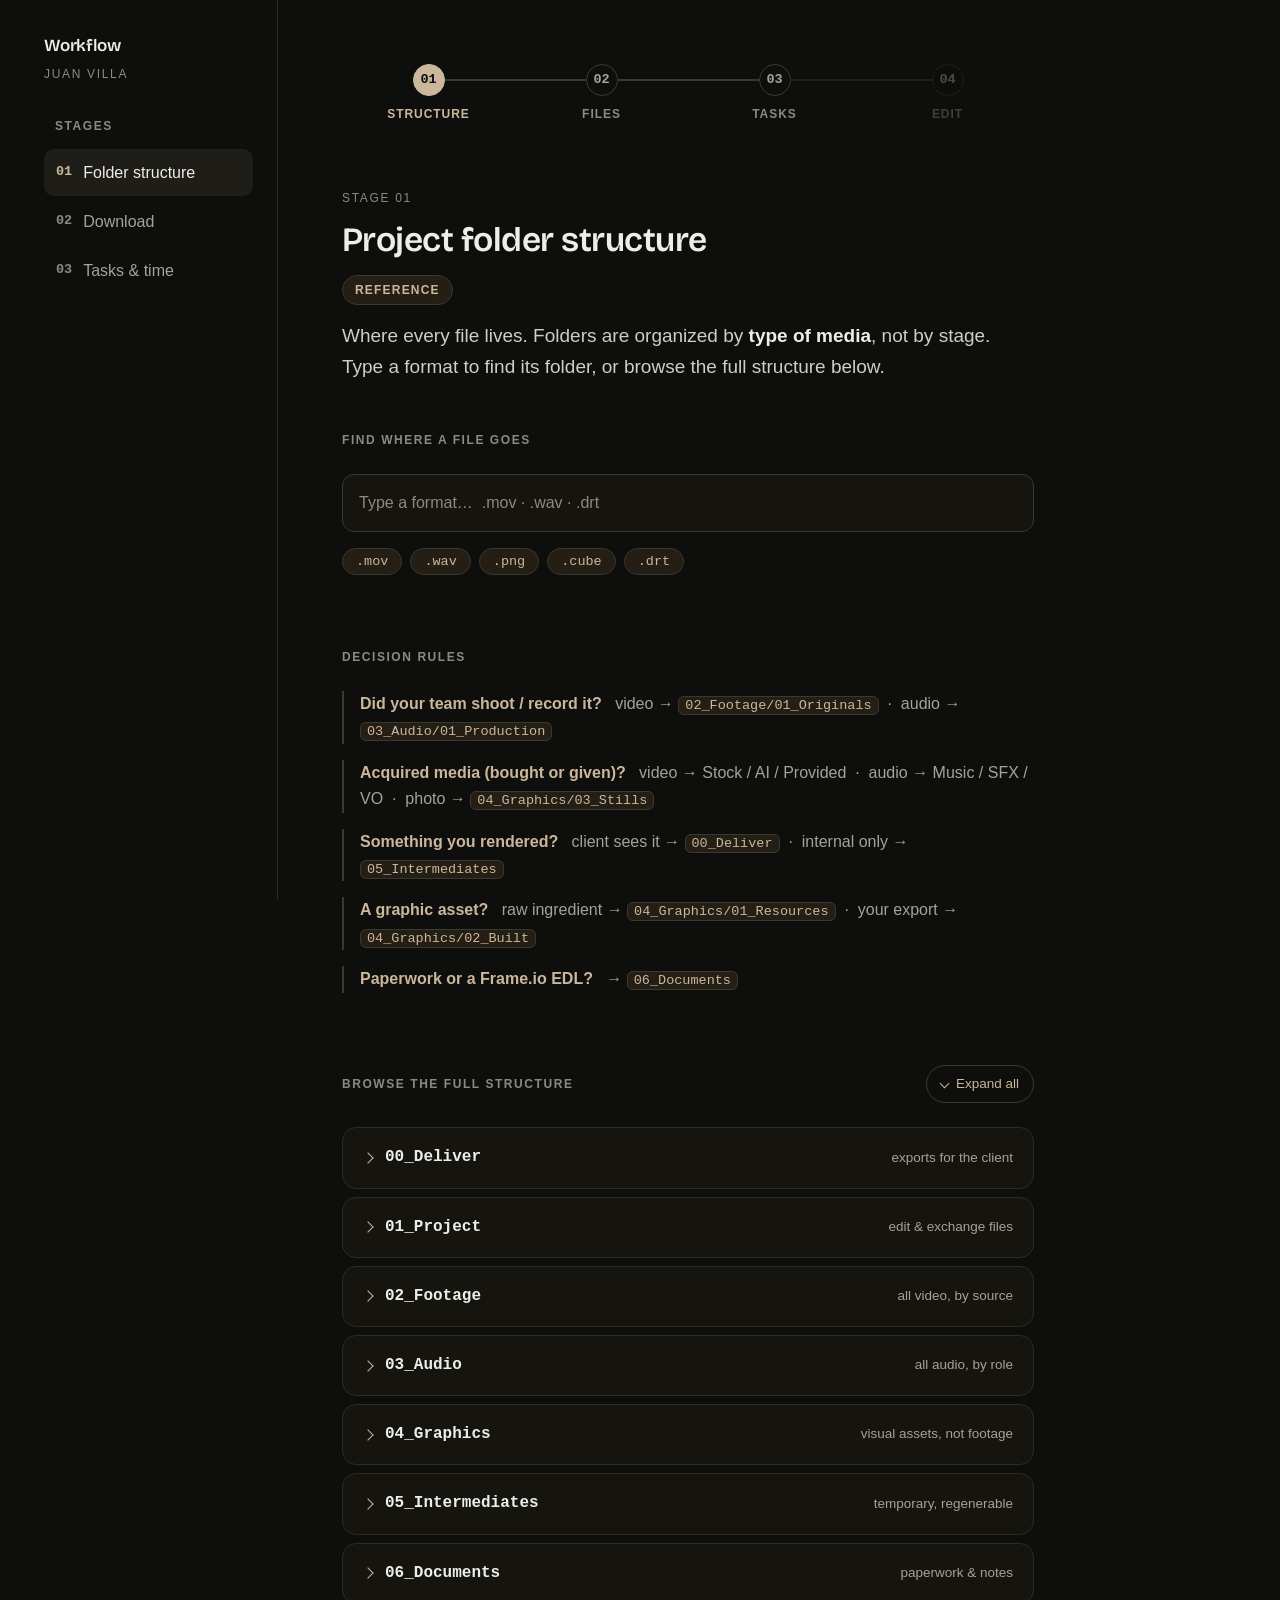
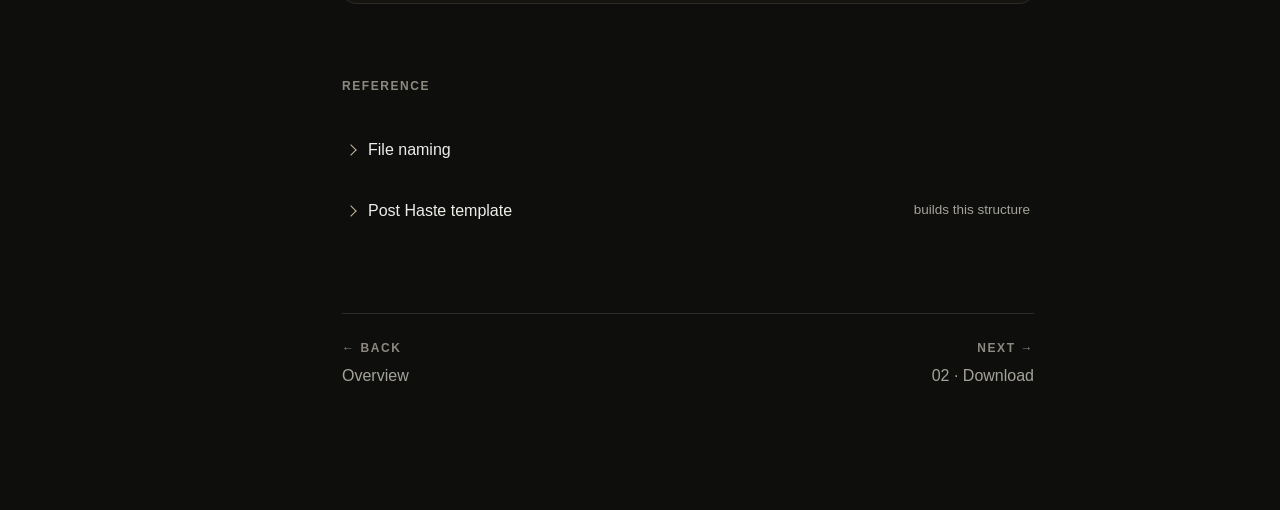
==== commit 87a40eaf: "Redesign v2: card-hub home + editorial stages + Bricolage Abandon the cramped 14px/boxy system per d" ====
--- a/01-folder-structure.html
+++ b/01-folder-structure.html
@@ -5,10 +5,13 @@
 <meta name="viewport" content="width=device-width, initial-scale=1">
 <meta name="robots" content="noindex">
 <title>Folder structure · Workflow — Juan Villa</title>
-<link rel="stylesheet" href="assets/css/tokens.css?v=8">
-<link rel="stylesheet" href="assets/css/base.css?v=8">
-<link rel="stylesheet" href="assets/css/layout.css?v=8">
-<link rel="stylesheet" href="assets/css/components.css?v=8">
+<link rel="preconnect" href="https://fonts.googleapis.com">
+<link rel="preconnect" href="https://fonts.gstatic.com" crossorigin>
+<link rel="stylesheet" href="https://fonts.googleapis.com/css2?family=Bricolage+Grotesque:opsz,wght@12..96,400;500;600;700&display=swap">
+<link rel="stylesheet" href="assets/css/tokens.css?v=9">
+<link rel="stylesheet" href="assets/css/base.css?v=9">
+<link rel="stylesheet" href="assets/css/layout.css?v=9">
+<link rel="stylesheet" href="assets/css/components.css?v=9">
 </head>
 <body>
 <div class="app">
@@ -36,10 +39,8 @@
     <p class="eyebrow">Stage 01</p>
     <h1>Project folder structure</h1>
 
-    <div class="orient">
-      <span class="freq">Reference</span>
-      <p>Where every file lives. Folders are organized by <b>type of media</b>, not by stage. Type a format to find its folder, or browse the full structure below.</p>
-    </div>
+    <span class="freq">Reference</span>
+    <p class="lede">Where every file lives. Folders are organized by <b>type of media</b>, not by stage. Type a format to find its folder, or browse the full structure below.</p>
 
     <p class="section-label">Find where a file goes</p>
     <div class="search">
@@ -220,7 +221,7 @@
   </main>
 </div>
 
-<script src="assets/js/formats.js?v=8"></script>
-<script src="assets/js/app.js?v=8"></script>
+<script src="assets/js/formats.js?v=9"></script>
+<script src="assets/js/app.js?v=9"></script>
 </body>
 </html>
--- a/assets/css/tokens.css
+++ b/assets/css/tokens.css
@@ -3,12 +3,13 @@
 :root{
   /* surfaces */
   --bg:#0e0e0d;
-  --surf:#171612;
+  --surf:#15140f;
   --surf2:#1f1d18;
   --line:#2d2b26;
   --line2:#3a3833;
   /* text */
   --text:#ededea;
+  --text2:#cfcdc6;
   --muted:#a4a29a;
   --faint:#8c8a80;
   /* accent + semantic */
@@ -16,16 +17,18 @@
   --accent-bg:#241e15;
   --ok:#9cc88a;
   --no:#e0a08f;
-  /* type family */
+  /* families */
+  --display:'Bricolage Grotesque',-apple-system,BlinkMacSystemFont,"Segoe UI",sans-serif;
   --mono:ui-monospace,SFMono-Regular,Menlo,monospace;
 
-  /* type scale — 6 roles, real jumps (was ~11 near-identical sizes) */
-  --fs-micro:11.5px;   /* uppercase tracking labels: eyebrow, section-label, nav, stepper */
-  --fs-caption:12.5px; /* code, tags, metadata, secondary descriptions */
-  --fs-body:14px;      /* running text, steps, tips, list titles */
-  --fs-lead:17px;      /* lede / intro */
-  --fs-h2:20px;        /* in-page block heading (orient) */
-  --fs-h1:32px;        /* page title */
+  /* type scale — editorial, larger (body was 14, now 16) */
+  --fs-micro:12px;     /* uppercase tracking labels */
+  --fs-caption:13.5px; /* code, tags, metadata */
+  --fs-body:16px;      /* running text, steps, tips */
+  --fs-lead:19px;      /* lede / intro */
+  --fs-h3:20px;        /* card titles (display) */
+  --fs-h2:24px;        /* section headline (display) */
+  --fs-h1:34px;        /* page title (display) */
 
   /* spacing scale — 4px base */
   --s1:4px;
@@ -38,9 +41,8 @@
   --s8:64px;
 
   /* semantic spacing + shape */
-  --section-gap:var(--s8);  /* breathing room between major bands */
-  --pad-card:var(--s4);     /* inner padding of clickable cards */
-  --measure:68ch;           /* readable line length for running text */
-  --radius:13px;
-  --radius-sm:9px;
+  --section-gap:72px;  /* breathing room between major bands */
+  --measure:62ch;      /* readable line length for running text */
+  --radius:14px;
+  --radius-sm:10px;
 }
--- a/assets/css/base.css
+++ b/assets/css/base.css
@@ -1,13 +1,20 @@
 /* base.css — reset + global typography */
 *{box-sizing:border-box}
 html,body{margin:0;background:var(--bg)}
-body{font-family:-apple-system,BlinkMacSystemFont,"Segoe UI",Roboto,Helvetica,Arial,sans-serif;color:var(--text);font-size:var(--fs-body);line-height:1.6;-webkit-font-smoothing:antialiased}
+body{font-family:-apple-system,BlinkMacSystemFont,"Segoe UI",Roboto,Helvetica,Arial,sans-serif;color:var(--text);font-size:var(--fs-body);line-height:1.7;-webkit-font-smoothing:antialiased}
 .sr-only{position:absolute;width:1px;height:1px;padding:0;margin:-1px;overflow:hidden;clip:rect(0,0,0,0);white-space:nowrap;border:0}
 
 .eyebrow{font-size:var(--fs-micro);letter-spacing:.14em;text-transform:uppercase;color:var(--faint);margin:0 0 var(--s3)}
-h1{font-size:var(--fs-h1);font-weight:600;letter-spacing:-.015em;margin:0 0 var(--s3)}
-.lede{color:var(--muted);font-size:var(--fs-lead);line-height:1.6;margin:0 0 var(--s7);max-width:var(--measure)}
+h1{font-family:var(--display);font-size:var(--fs-h1);font-weight:600;letter-spacing:-.015em;line-height:1.12;margin:0 0 var(--s4)}
+h2{font-family:var(--display);font-size:var(--fs-h2);font-weight:600;letter-spacing:-.01em;margin:0 0 var(--s3)}
+.lede{color:var(--text2);font-size:var(--fs-lead);line-height:1.6;margin:0 0 var(--s7);max-width:var(--measure)}
 .lede b{color:var(--text);font-weight:600}
-.section-label{font-size:var(--fs-micro);font-weight:600;text-transform:uppercase;letter-spacing:.13em;color:var(--faint);margin:0 0 var(--s4)}
+.section-label{font-size:var(--fs-micro);font-weight:600;text-transform:uppercase;letter-spacing:.13em;color:var(--faint);margin:0 0 var(--s5)}
 .section-label.spaced{margin-top:var(--section-gap)}
 code{font-family:var(--mono);font-size:var(--fs-caption);background:var(--accent-bg);color:var(--accent);border:1px solid var(--line2);border-radius:6px;padding:1px 6px}
+
+/* secondary intro paragraph (under a section label) */
+.note{font-size:var(--fs-body);color:var(--muted);line-height:1.65;margin:0 0 var(--s5);max-width:var(--measure)}
+
+/* frequency / context chip */
+.freq{display:inline-block;font-size:var(--fs-micro);text-transform:uppercase;letter-spacing:.1em;font-weight:600;color:var(--accent);background:var(--accent-bg);border:1px solid var(--line2);border-radius:999px;padding:4px 12px;margin:0 0 var(--s4)}
--- a/assets/css/layout.css
+++ b/assets/css/layout.css
@@ -1,30 +1,30 @@
 /* layout.css — page shell: sidebar + content, nav, responsive frame */
-.app{display:flex;max-width:1180px;margin:0 auto;min-height:100vh}
-.sidebar{flex:0 0 252px;border-right:1px solid var(--line);padding:var(--s6) var(--s5);position:sticky;top:0;align-self:flex-start;height:100vh;overflow-y:auto}
-.content{flex:1 1 auto;min-width:0;max-width:840px;padding:var(--s7) var(--s7) 100px}
+.app{display:flex;max-width:1240px;margin:0 auto;min-height:100vh}
+.sidebar{flex:0 0 258px;border-right:1px solid var(--line);padding:var(--s6) var(--s5);position:sticky;top:0;align-self:flex-start;height:100vh;overflow-y:auto}
+.content{flex:1 1 auto;min-width:0;max-width:820px;padding:var(--s8) var(--s8) 120px}
 
 .brand{display:block;text-decoration:none;margin-bottom:var(--s6)}
-.brand .bt{font-size:15px;font-weight:600;color:var(--text);letter-spacing:-.01em}
+.brand .bt{font-family:var(--display);font-size:17px;font-weight:600;color:var(--text);letter-spacing:-.01em}
 .brand .bs{display:block;font-size:var(--fs-micro);color:var(--faint);font-weight:500;margin-top:3px;text-transform:uppercase;letter-spacing:.14em}
 .menu-btn{display:none}
 
 .navlabel{font-size:var(--fs-micro);font-weight:600;text-transform:uppercase;letter-spacing:.13em;color:var(--faint);margin:0 0 var(--s3) 11px}
 .nav{display:flex;flex-direction:column;gap:2px}
-.nav-item{display:flex;align-items:center;gap:11px;padding:9px 11px;border-radius:var(--radius-sm);color:var(--muted);text-decoration:none;font-size:var(--fs-body);transition:.15s}
+.nav-item{display:flex;align-items:center;gap:11px;padding:10px 12px;border-radius:var(--radius-sm);color:var(--muted);text-decoration:none;font-size:var(--fs-body);transition:.15s}
 .nav-item:hover{background:var(--surf);color:var(--text)}
 .nav-item.active{background:var(--surf2);color:var(--text)}
 .nav-item.active .num{color:var(--accent)}
 .nav-item .num{font-family:var(--mono);font-size:var(--fs-caption);color:var(--faint);font-weight:600;flex:0 0 auto}
 .nav-item.soon{opacity:.5;pointer-events:none}
 
-@media (max-width:820px){
+@media (max-width:860px){
   .app{display:block;max-width:none}
   .sidebar{position:static;height:auto;flex:none;width:auto;border-right:0;border-bottom:1px solid var(--line);padding:var(--s3) var(--s4);display:flex;align-items:center;justify-content:space-between;flex-wrap:wrap}
   .brand{margin-bottom:0}
-  .menu-btn{display:inline-flex;align-items:center;gap:8px;background:transparent;border:1px solid var(--line2);color:var(--muted);font:inherit;font-size:13px;padding:7px 12px;border-radius:999px;cursor:pointer}
+  .menu-btn{display:inline-flex;align-items:center;gap:8px;background:transparent;border:1px solid var(--line2);color:var(--muted);font:inherit;font-size:var(--fs-body);padding:7px 12px;border-radius:999px;cursor:pointer}
   .navlabel{display:none}
   .nav{display:none;flex-basis:100%;margin-top:var(--s3)}
   .sidebar.open .nav{display:flex}
   .content{padding:var(--s6) var(--s5) 80px;max-width:none}
-  h1{font-size:26px}
+  h1{font-size:28px}
 }
--- a/assets/css/components.css
+++ b/assets/css/components.css
@@ -1,12 +1,12 @@
-/* components.css — reusable UI: stepper, orient, search, accordion, tree, steps, tips, reference, cards */
+/* components.css — reusable UI: stepper, hub cards, search, accordion, steps, tips, reference */
 
-/* ── stepper / pipeline (wayfinding, top of every stage) ── */
-.stepper{display:flex;align-items:flex-start;margin:0 0 var(--s7)}
-.stepper .step{position:relative;flex:1 1 0;display:flex;flex-direction:column;align-items:center;gap:7px;text-align:center;text-decoration:none}
-.stepper .step::before{content:"";position:absolute;top:13px;right:50%;width:100%;height:1.5px;background:var(--line2);z-index:0}
+/* ── stepper / pipeline (wayfinding, top of every page) ── */
+.stepper{display:flex;align-items:flex-start;margin:0 0 var(--s8)}
+.stepper .step{position:relative;flex:1 1 0;display:flex;flex-direction:column;align-items:center;gap:8px;text-align:center;text-decoration:none}
+.stepper .step::before{content:"";position:absolute;top:15px;right:50%;width:100%;height:1.5px;background:var(--line2);z-index:0}
 .stepper .step:first-child::before{display:none}
-.stepper .dot{position:relative;z-index:1;width:28px;height:28px;border-radius:50%;display:flex;align-items:center;justify-content:center;font-family:var(--mono);font-size:var(--fs-caption);font-weight:600;background:var(--surf);border:1.5px solid var(--line2);color:var(--muted)}
-.stepper .lb{font-size:var(--fs-micro);text-transform:uppercase;letter-spacing:.09em;font-weight:600;color:var(--faint)}
+.stepper .dot{position:relative;z-index:1;width:32px;height:32px;border-radius:50%;display:flex;align-items:center;justify-content:center;font-family:var(--mono);font-size:var(--fs-caption);font-weight:600;background:var(--bg);border:1.5px solid var(--line2);color:var(--muted)}
+.stepper .lb{font-size:var(--fs-micro);text-transform:uppercase;letter-spacing:.08em;font-weight:600;color:var(--faint)}
 .stepper .step.done .dot{color:var(--text)}
 .stepper .step.current .dot{background:var(--accent);border-color:var(--accent);color:var(--bg)}
 .stepper .step.current .lb{color:var(--accent)}
@@ -14,20 +14,29 @@
 .stepper a.step:hover .dot{border-color:var(--accent)}
 .stepper a.step:focus-visible{outline:2px solid var(--accent);outline-offset:3px;border-radius:6px}
 
-/* ── orient block ("In this stage": frequency + what you'll do/get) ── */
-.orient{display:flex;flex-direction:column;gap:var(--s2);background:var(--surf);border:1px solid var(--line);border-radius:var(--radius);padding:var(--s4) var(--s5);margin:0 0 var(--section-gap)}
-.orient .freq{align-self:flex-start;font-size:var(--fs-micro);text-transform:uppercase;letter-spacing:.1em;font-weight:600;color:var(--accent);background:var(--accent-bg);border:1px solid var(--line2);border-radius:999px;padding:3px 11px}
-.orient p{margin:var(--s1) 0 0;font-size:var(--fs-body);color:var(--muted);line-height:1.6;max-width:var(--measure)}
-.orient b{color:var(--text);font-weight:600}
+/* ── home: hub cards ── */
+.cardgrid{display:grid;grid-template-columns:1fr 1fr;gap:var(--s4)}
+.scard{display:block;background:var(--surf);border:1px solid var(--line);border-radius:var(--radius);padding:var(--s5);text-decoration:none;color:inherit;transition:.15s}
+.scard:hover{border-color:var(--faint);background:var(--surf2)}
+.scard-top{display:flex;align-items:center;justify-content:space-between;margin-bottom:var(--s4)}
+.scard-ic{width:46px;height:46px;border-radius:12px;background:var(--accent-bg);color:var(--accent);display:flex;align-items:center;justify-content:center;font-family:var(--mono);font-size:18px;font-weight:600}
+.scard-meta{font-size:var(--fs-micro);text-transform:uppercase;letter-spacing:.07em;color:var(--accent);border:1px solid var(--line2);border-radius:999px;padding:3px 11px}
+.scard-t{font-family:var(--display);font-size:var(--fs-h3);font-weight:600;color:var(--text);margin:0 0 var(--s2);letter-spacing:-.01em}
+.scard-d{font-size:var(--fs-body);line-height:1.6;color:var(--muted);margin:0}
+.scard.soon{opacity:.55;pointer-events:none;border-style:dashed}
+.scard.soon .scard-ic{background:var(--surf2);color:var(--faint)}
+.scard.soon .scard-meta{color:var(--faint);border-color:var(--line)}
+.scard.soon .scard-t{color:var(--muted)}
+@media(max-width:560px){.cardgrid{grid-template-columns:1fr}}
 
 /* ── header row (title + toggle) ── */
 .head-row{display:flex;justify-content:space-between;align-items:flex-start;gap:var(--s4)}
-.head-row.spaced-row{margin-top:var(--section-gap);margin-bottom:var(--s4);align-items:center}
+.head-row.spaced-row{margin-top:var(--section-gap);margin-bottom:var(--s5);align-items:center}
 .head-row.spaced-row .section-label{margin:0}
 .head-row.spaced-row .toggle{margin-top:0}
 
 /* expand/collapse toggle */
-.toggle{flex:0 0 auto;display:inline-flex;align-items:center;gap:var(--s2);background:transparent;border:1px solid var(--line2);color:var(--accent);font:inherit;font-size:var(--fs-caption);font-weight:500;padding:6px 13px;border-radius:999px;cursor:pointer;transition:.15s;white-space:nowrap;margin-top:6px}
+.toggle{flex:0 0 auto;display:inline-flex;align-items:center;gap:var(--s2);background:transparent;border:1px solid var(--line2);color:var(--accent);font:inherit;font-size:var(--fs-caption);font-weight:500;padding:7px 14px;border-radius:999px;cursor:pointer;transition:.15s;white-space:nowrap}
 .toggle:hover{background:var(--surf2);border-color:var(--faint)}
 .toggle:focus-visible{outline:2px solid var(--accent);outline-offset:2px}
 .tg-ic{width:7px;height:7px;border-right:1.7px solid var(--accent);border-bottom:1.7px solid var(--accent);transform:rotate(45deg);transition:transform .2s ease}
@@ -35,26 +44,26 @@
 
 /* ── search / filter ── */
 .search{margin:0 0 var(--s4)}
-.search input{width:100%;background:var(--surf);border:1px solid var(--line2);border-radius:10px;color:var(--text);font:inherit;font-size:var(--fs-body);padding:11px 14px;transition:.15s}
+.search input{width:100%;background:var(--surf);border:1px solid var(--line2);border-radius:12px;color:var(--text);font:inherit;font-size:var(--fs-body);padding:14px 16px;transition:.15s}
 .search input::placeholder{color:var(--faint)}
 .search input:focus{outline:none;border-color:var(--accent)}
 .search input:focus-visible{outline:2px solid var(--accent);outline-offset:2px}
 .noresults{color:var(--muted);font-size:var(--fs-body);margin:0 0 18px}
 .hint{color:var(--muted);font-size:var(--fs-body);margin:0 0 18px}
-.hint .opts{margin:7px 0 0;padding-left:18px;list-style:none}
-.hint .opts li{margin:4px 0;position:relative}
+.hint .opts{margin:8px 0 0;padding-left:18px;list-style:none}
+.hint .opts li{margin:5px 0;position:relative}
 .hint .opts li::before{content:"→";position:absolute;left:-18px;color:var(--accent)}
 
 /* example chips (seed the search) */
 .chips{display:flex;flex-wrap:wrap;gap:var(--s2);margin:0 0 var(--s4)}
-.chip{font-family:var(--mono);font-size:var(--fs-caption);color:var(--accent);background:var(--accent-bg);border:1px solid var(--line2);border-radius:999px;padding:4px 12px;cursor:pointer;transition:.15s}
+.chip{font-family:var(--mono);font-size:var(--fs-caption);color:var(--accent);background:var(--accent-bg);border:1px solid var(--line2);border-radius:999px;padding:5px 13px;cursor:pointer;transition:.15s}
 .chip:hover{border-color:var(--accent)}
 .chip:focus-visible{outline:2px solid var(--accent);outline-offset:2px}
 
-/* ── accordion (cards are reserved for clickable affordances) ── */
+/* ── accordion (cards reserved for clickable affordances) ── */
 .acc{display:flex;flex-direction:column;gap:var(--s2)}
 .item{background:var(--surf);border:1px solid var(--line);border-radius:var(--radius);overflow:hidden}
-.head{display:flex;align-items:center;gap:var(--s3);width:100%;background:transparent;border:0;cursor:pointer;text-align:left;font:inherit;color:inherit;padding:15px 18px}
+.head{display:flex;align-items:center;gap:var(--s3);width:100%;background:transparent;border:0;cursor:pointer;text-align:left;font:inherit;color:inherit;padding:16px 20px}
 .head:hover{background:var(--surf2)}
 .head:focus-visible{outline:2px solid var(--accent);outline-offset:-2px}
 .chev{flex:0 0 auto;width:8px;height:8px;border-right:1.6px solid var(--accent);border-bottom:1.6px solid var(--accent);transform:rotate(-45deg);transition:transform .22s ease;margin:0 1px}
@@ -66,39 +75,39 @@
 .body{display:grid;grid-template-rows:0fr;transition:grid-template-rows .26s ease}
 .item.open>.body{grid-template-rows:1fr}
 .inner{overflow:hidden}
-.pad{padding:0 18px 18px 39px}
+.pad{padding:0 20px 18px 42px}
 
 /* nested tree (subfolders) */
 .tree{margin:6px 0 0;padding-left:20px;border-left:1px solid var(--line2);display:flex;flex-direction:column}
 .tree>.item{position:relative;background:transparent;border:0;border-radius:0;overflow:visible}
-.tree>.item::before{content:"";position:absolute;left:-20px;top:18px;width:15px;height:1px;background:var(--line2)}
-.tree .head{padding:9px 0}
+.tree>.item::before{content:"";position:absolute;left:-20px;top:19px;width:15px;height:1px;background:var(--line2)}
+.tree .head{padding:10px 0}
 .tree .head:hover{background:transparent}
 .tree .head:hover .sn{color:var(--accent)}
 .sn{font-family:var(--mono);font-size:var(--fs-caption);font-weight:600;color:var(--text);transition:color .15s}
-.tree .pad{padding:0 0 9px 20px}
-.sd{font-size:var(--fs-caption);color:var(--muted);margin:0;line-height:1.6}
+.tree .pad{padding:0 0 10px 20px}
+.sd{font-size:var(--fs-caption);color:var(--muted);margin:0;line-height:1.65}
 
-/* ── numbered steps (the DO zone — borderless rows, not cards) ── */
-.steps{list-style:none;counter-reset:s;padding:0;margin:0;display:grid;gap:var(--s5)}
-.steps li{counter-increment:s;display:grid;grid-template-columns:26px 1fr;gap:var(--s4);align-items:start}
-.steps li::before{content:counter(s);font-family:var(--mono);font-size:var(--fs-caption);font-weight:600;color:var(--accent);background:var(--accent-bg);width:26px;height:26px;border-radius:50%;display:flex;align-items:center;justify-content:center}
+/* ── numbered steps (the DO zone — editorial, borderless) ── */
+.steps{list-style:none;counter-reset:s;padding:0;margin:0;display:grid;gap:var(--s6)}
+.steps li{counter-increment:s;display:grid;grid-template-columns:auto 1fr;gap:var(--s4);align-items:start}
+.steps li::before{content:counter(s);font-family:var(--mono);font-size:var(--fs-lead);font-weight:600;color:var(--accent);line-height:1.35;min-width:18px}
 .steps .st{display:block;font-size:var(--fs-body);color:var(--text);font-weight:600}
-.steps .sx{display:block;font-size:var(--fs-body);color:var(--muted);margin-top:4px;line-height:1.6;max-width:var(--measure)}
+.steps .sx{display:block;font-size:var(--fs-body);color:var(--muted);margin-top:var(--s1);line-height:1.7;max-width:var(--measure)}
 .steps b{color:var(--text);font-weight:600}
 
 /* ── tag / naming legend (tasks inside each board column) ── */
 .legend{list-style:none;padding:0;margin:0;display:grid;gap:var(--s3)}
-.legend li{display:grid;grid-template-columns:84px 1fr;gap:var(--s4);align-items:baseline;font-size:var(--fs-body);color:var(--muted);line-height:1.6}
+.legend li{display:grid;grid-template-columns:88px 1fr;gap:var(--s4);align-items:baseline;font-size:var(--fs-body);color:var(--muted);line-height:1.6}
 .legend .lc{font-family:var(--mono);color:var(--text);font-weight:600;font-size:var(--fs-caption)}
 .legend b{color:var(--text);font-weight:600}
 @media(max-width:560px){.legend li{grid-template-columns:1fr;gap:2px}}
 
 /* ── tips (+ / −) ── */
-.tips{display:flex;flex-direction:column;gap:var(--s3);margin-top:var(--s4);padding-top:var(--s3);border-top:1px solid var(--line2)}
+.tips{display:flex;flex-direction:column;gap:var(--s3);margin-top:var(--s4);padding-top:var(--s4);border-top:1px solid var(--line2)}
 .tips.first{margin-top:var(--s2);padding-top:0;border-top:0}
-.tip{display:grid;grid-template-columns:16px 1fr;gap:var(--s3);align-items:start;font-size:var(--fs-body);color:var(--muted);line-height:1.6}
-.tip .ic{font-size:15px;font-weight:600;line-height:1.3;text-align:center}
+.tip{display:grid;grid-template-columns:18px 1fr;gap:var(--s3);align-items:start;font-size:var(--fs-body);color:var(--muted);line-height:1.65}
+.tip .ic{font-size:17px;font-weight:600;line-height:1.3;text-align:center}
 .tip.ok .ic{color:var(--ok)}
 .tip.no .ic{color:var(--no)}
 .tip b{color:var(--text);font-weight:600}
@@ -106,29 +115,19 @@
 /* ── reference rows ── */
 .ref{display:flex;flex-direction:column;gap:2px}
 .ref>.item{background:transparent;border:0;border-radius:0;overflow:hidden}
-.ref>.item>.head{padding:15px 4px}
+.ref>.item>.head{padding:16px 4px}
 .ref>.item>.head:hover{background:transparent}
 .ref>.item>.head:hover .rl{color:var(--accent)}
 .rl{font-size:var(--fs-body);font-weight:500;color:var(--text);transition:color .15s}
-.ref .pad{padding:0 4px 16px 24px}
-.rules{list-style:none;padding:0;margin:0;display:grid;gap:var(--s3)}
-.rules li{font-size:var(--fs-body);color:var(--muted);line-height:1.6;padding-left:var(--s4);border-left:2px solid var(--line2)}
+.ref .pad{padding:0 4px 18px 26px}
+.rules{list-style:none;padding:0;margin:0;display:grid;gap:var(--s4)}
+.rules li{font-size:var(--fs-body);color:var(--muted);line-height:1.65;padding-left:var(--s4);border-left:2px solid var(--line2)}
 .rules li b{color:var(--accent)}
 
-/* ── home: stage cards ── */
-.stagelist{display:flex;flex-direction:column;gap:var(--s2)}
-.stage{display:flex;align-items:center;gap:var(--s4);padding:16px 18px;background:var(--surf);border:1px solid var(--line);border-radius:var(--radius);text-decoration:none;color:inherit;transition:.15s}
-.stage:hover{border-color:var(--faint);background:var(--surf2)}
-.stage .snum{font-family:var(--mono);font-size:15px;color:var(--accent);font-weight:600;flex:0 0 auto}
-.stage .stitle{display:block;font-size:var(--fs-body);font-weight:500;color:var(--text)}
-.stage .sdesc{display:block;font-size:var(--fs-caption);color:var(--muted);margin-top:2px}
-.stage .arrow{margin-left:auto;color:var(--faint);flex:0 0 auto}
-.stage.soon{opacity:.5;pointer-events:none}
-
 /* ── download card ── */
-.download{display:flex;align-items:center;gap:var(--s4);padding:15px 18px;background:var(--surf);border:1px solid var(--line);border-radius:var(--radius);text-decoration:none;color:inherit;transition:.15s}
+.download{display:flex;align-items:center;gap:var(--s4);padding:16px 20px;background:var(--surf);border:1px solid var(--line);border-radius:var(--radius);text-decoration:none;color:inherit;transition:.15s}
 .download:hover{border-color:var(--accent);background:var(--surf2)}
-.download .dl-ic{flex:0 0 auto;width:34px;height:34px;border-radius:var(--radius-sm);background:var(--accent-bg);color:var(--accent);display:flex;align-items:center;justify-content:center;font-size:18px;font-weight:600}
+.download .dl-ic{flex:0 0 auto;width:38px;height:38px;border-radius:var(--radius-sm);background:var(--accent-bg);color:var(--accent);display:flex;align-items:center;justify-content:center;font-size:19px;font-weight:600}
 .download .dl-t{display:block;font-size:var(--fs-body);font-weight:500;color:var(--text)}
 .download .dl-d{display:block;font-size:var(--fs-caption);color:var(--muted);margin-top:2px}
 
@@ -142,8 +141,8 @@
 .pagenav .soon .pt{color:var(--faint);opacity:.7}
 
 /* ── component responsive tweaks ── */
-@media (max-width:820px){
+@media (max-width:860px){
   .tag{flex-basis:100%;margin-left:0;text-align:left;padding-left:20px;margin-top:3px}
-  .pad{padding-left:30px}
-  .stepper .lb{font-size:10px}
+  .pad{padding-left:32px}
+  .stepper .lb{font-size:10.5px}
 }
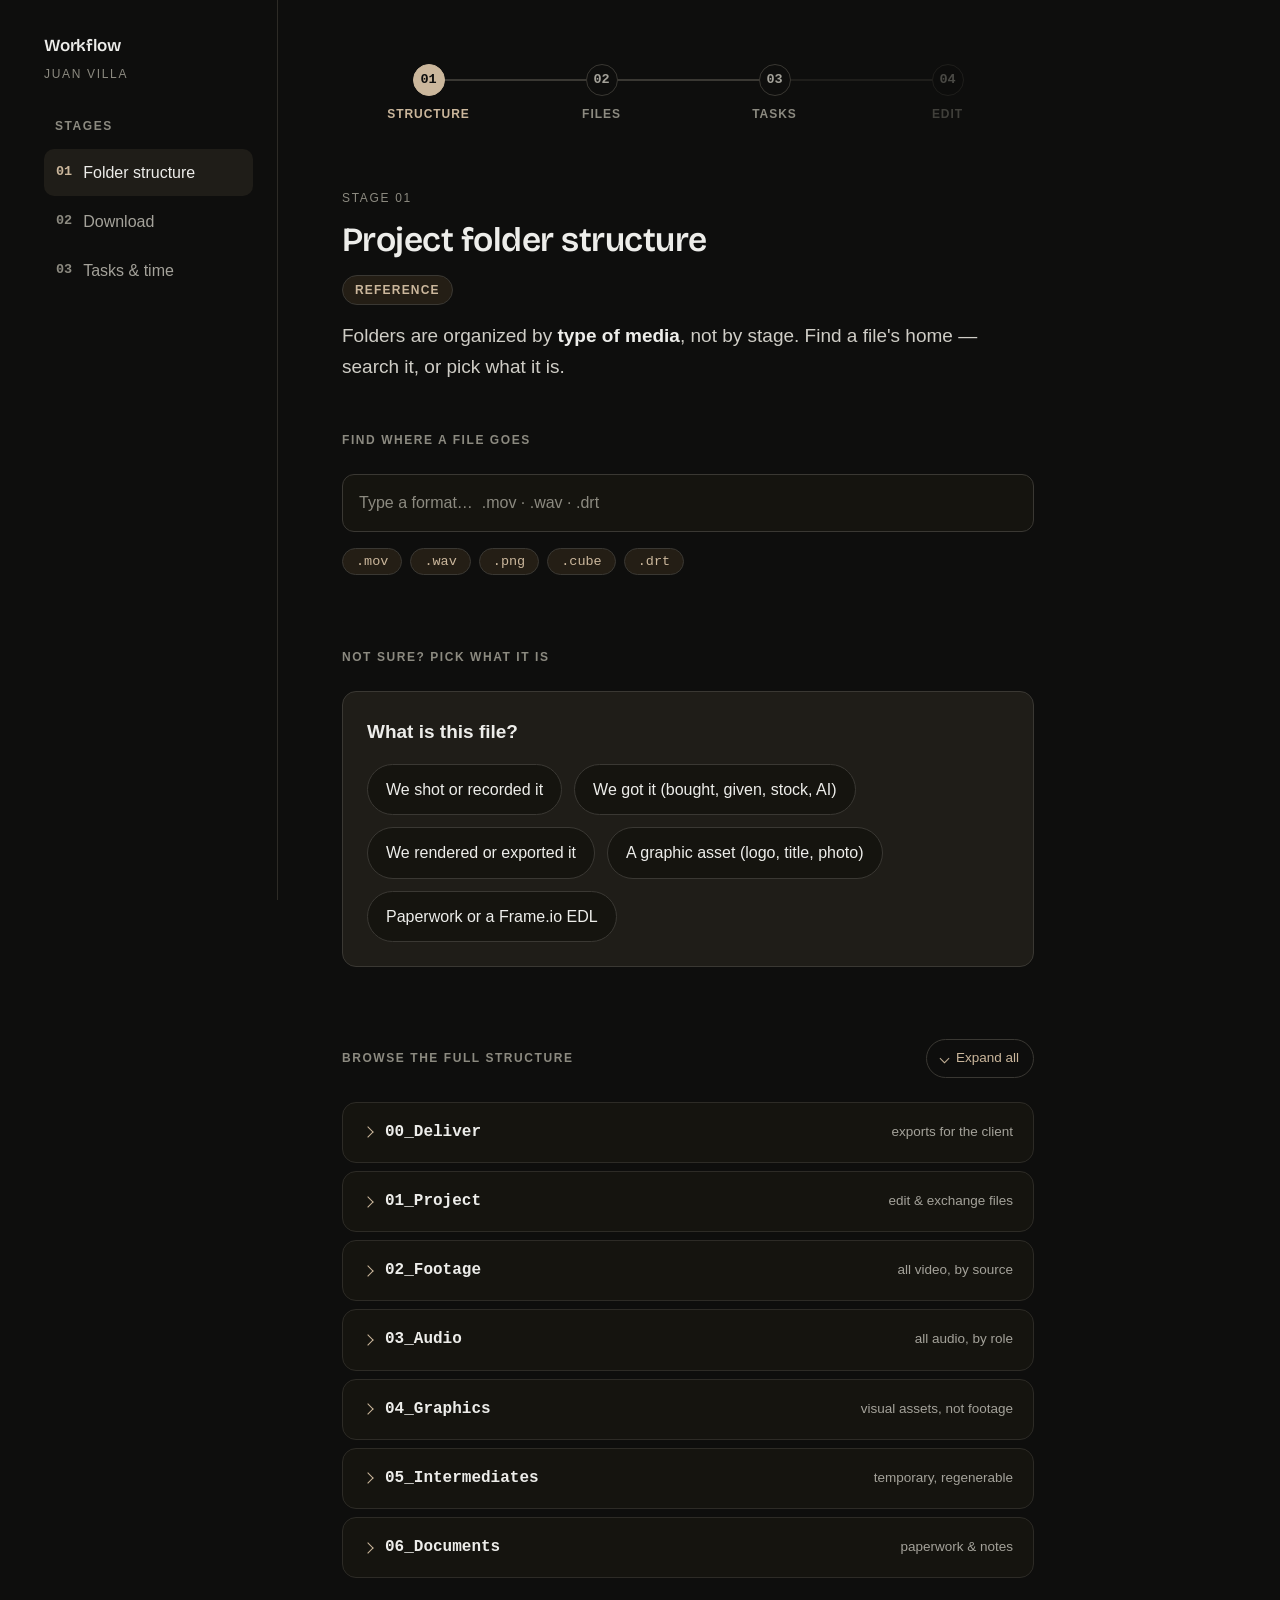
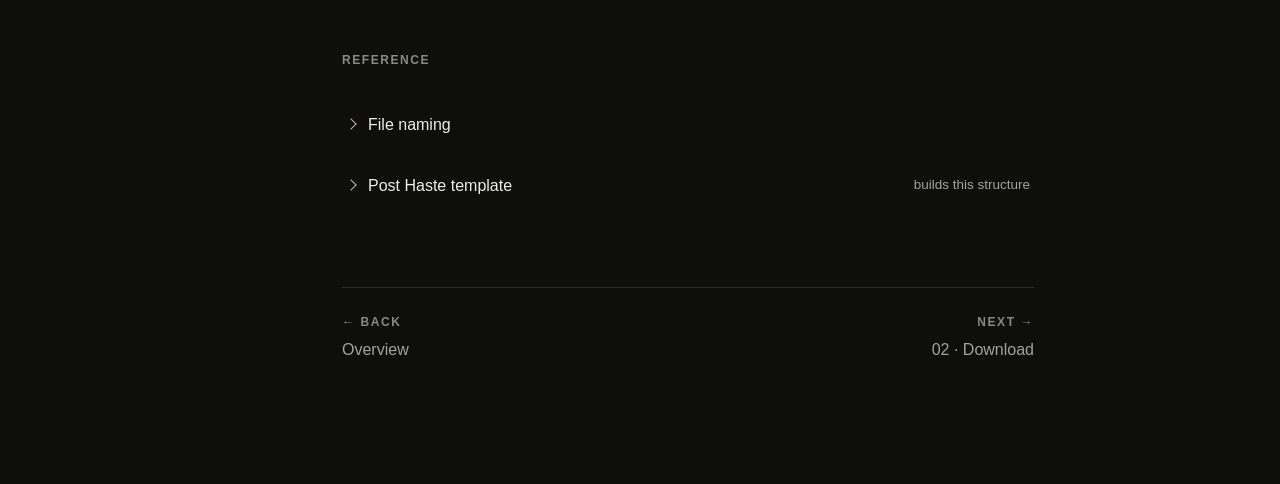
==== commit d35b6890: "Stage 01: replace dense Decision rules with an interactive file router E-learning audit (recognition" ====
--- a/01-folder-structure.html
+++ b/01-folder-structure.html
@@ -8,10 +8,10 @@
 <link rel="preconnect" href="https://fonts.googleapis.com">
 <link rel="preconnect" href="https://fonts.gstatic.com" crossorigin>
 <link rel="stylesheet" href="https://fonts.googleapis.com/css2?family=Bricolage+Grotesque:opsz,wght@12..96,400;500;600;700&display=swap">
-<link rel="stylesheet" href="assets/css/tokens.css?v=9">
-<link rel="stylesheet" href="assets/css/base.css?v=9">
-<link rel="stylesheet" href="assets/css/layout.css?v=9">
-<link rel="stylesheet" href="assets/css/components.css?v=9">
+<link rel="stylesheet" href="assets/css/tokens.css?v=11">
+<link rel="stylesheet" href="assets/css/base.css?v=11">
+<link rel="stylesheet" href="assets/css/layout.css?v=11">
+<link rel="stylesheet" href="assets/css/components.css?v=11">
 </head>
 <body>
 <div class="app">
@@ -40,7 +40,7 @@
     <h1>Project folder structure</h1>
 
     <span class="freq">Reference</span>
-    <p class="lede">Where every file lives. Folders are organized by <b>type of media</b>, not by stage. Type a format to find its folder, or browse the full structure below.</p>
+    <p class="lede">Folders are organized by <b>type of media</b>, not by stage. Find a file's home — search it, or pick what it is.</p>
 
     <p class="section-label">Find where a file goes</p>
     <div class="search">
@@ -56,14 +56,11 @@
     <p class="hint" id="hint" role="status" aria-live="polite" hidden></p>
     <p class="noresults" id="noresults" role="status" aria-live="polite" hidden>No match — try a format like <code>.mov</code>, or browse the folders below.</p>
 
-    <p class="section-label spaced">Decision rules</p>
-    <ul class="rules">
-      <li><b>Did your team shoot / record it?</b> &nbsp; video → <code>02_Footage/01_Originals</code> &nbsp;·&nbsp; audio → <code>03_Audio/01_Production</code></li>
-      <li><b>Acquired media (bought or given)?</b> &nbsp; video → Stock / AI / Provided &nbsp;·&nbsp; audio → Music / SFX / VO &nbsp;·&nbsp; photo → <code>04_Graphics/03_Stills</code></li>
-      <li><b>Something you rendered?</b> &nbsp; client sees it → <code>00_Deliver</code> &nbsp;·&nbsp; internal only → <code>05_Intermediates</code></li>
-      <li><b>A graphic asset?</b> &nbsp; raw ingredient → <code>04_Graphics/01_Resources</code> &nbsp;·&nbsp; your export → <code>04_Graphics/02_Built</code></li>
-      <li><b>Paperwork or a Frame.io EDL?</b> &nbsp; → <code>06_Documents</code></li>
-    </ul>
+    <p class="section-label spaced">Not sure? Pick what it is</p>
+    <div class="router" id="router">
+      <div class="router-trail" aria-hidden="true"></div>
+      <div class="router-body"></div>
+    </div>
 
     <div class="head-row spaced-row">
       <p class="section-label">Browse the full structure</p>
@@ -221,7 +218,7 @@
   </main>
 </div>
 
-<script src="assets/js/formats.js?v=9"></script>
-<script src="assets/js/app.js?v=9"></script>
+<script src="assets/js/formats.js?v=11"></script>
+<script src="assets/js/app.js?v=11"></script>
 </body>
 </html>
--- a/assets/css/tokens.css
+++ b/assets/css/tokens.css
@@ -17,6 +17,8 @@
   --accent-bg:#241e15;
   --ok:#9cc88a;
   --no:#e0a08f;
+  --no-bg:#2a1714;
+  --no-line:#5a2f26;
   /* families */
   --display:'Bricolage Grotesque',-apple-system,BlinkMacSystemFont,"Segoe UI",sans-serif;
   --mono:ui-monospace,SFMono-Regular,Menlo,monospace;
--- a/assets/css/components.css
+++ b/assets/css/components.css
@@ -140,6 +140,73 @@
 .pagenav a:hover .pt{color:var(--accent)}
 .pagenav .soon .pt{color:var(--faint);opacity:.7}
 
+/* ── dismissible setup banner ── */
+.banner{display:flex;align-items:center;justify-content:space-between;gap:12px;background:var(--accent-bg);border:1px solid var(--line2);border-radius:11px;padding:12px 15px;margin:0 0 var(--s5)}
+.banner a{font-size:var(--fs-body);color:var(--accent);text-decoration:none}
+.banner a:hover{text-decoration:underline}
+.banner .bx{background:none;border:0;color:var(--faint);font:inherit;font-size:19px;cursor:pointer;line-height:1;padding:0 2px}
+.banner .bx:hover{color:var(--text)}
+
+/* ── focus flow (the DO-NOW deck: one action at a time) ── */
+.flow-head{display:flex;align-items:center;justify-content:space-between;margin-bottom:var(--s2)}
+.flow-counter{font-family:var(--mono);font-size:var(--fs-caption);font-weight:600;color:var(--accent)}
+.flow-back{background:none;border:0;color:var(--faint);font:inherit;font-size:var(--fs-caption);cursor:pointer;padding:0}
+.flow-back:hover{color:var(--text)}
+.flow-bar{height:4px;background:var(--surf2);border-radius:999px;overflow:hidden;margin-bottom:var(--s5)}
+.flow-bar-fill{height:100%;width:25%;background:var(--accent);border-radius:999px;transition:width .25s ease}
+.flow-trail{display:flex;flex-direction:column;gap:var(--s2);margin-bottom:var(--s4)}
+.flow-trail:empty{display:none}
+.flow-trail .done{display:flex;align-items:center;gap:10px;font-size:var(--fs-body);color:var(--faint)}
+.flow-trail .done .tk{color:var(--ok)}
+.flow-trail .done .tt{text-decoration:line-through}
+
+.fcard{display:none}
+.fcard.active{display:block}
+.fcard .fc{background:var(--surf2);border:1px solid var(--line2);border-radius:var(--radius);padding:var(--s5) var(--s5) var(--s4)}
+.fc-t{font-size:var(--fs-lead);font-weight:600;color:var(--text);margin:0 0 var(--s2)}
+.fc-b{font-size:var(--fs-body);line-height:1.65;color:var(--muted);margin:0 0 var(--s4)}
+.fc-b b{color:var(--text);font-weight:600}
+.path{display:inline-flex;align-items:center;gap:8px;background:var(--surf);border:1px solid var(--line);border-radius:8px;padding:8px 13px;font-family:var(--mono);font-size:var(--fs-caption);color:var(--accent);margin:0 0 var(--s4)}
+.path .sep{color:var(--faint)}
+.watch{display:flex;gap:10px;background:var(--no-bg);border:1px solid var(--no-line);border-radius:9px;padding:11px 14px;margin:0 0 var(--s4);font-size:var(--fs-caption);line-height:1.55;color:var(--no)}
+.branch{background:var(--surf);border:1px dashed var(--line);border-radius:9px;padding:13px 15px;margin:0 0 var(--s4)}
+.branch .bl{font-size:var(--fs-micro);text-transform:uppercase;letter-spacing:.06em;font-weight:600;color:var(--accent)}
+.branch p{font-size:var(--fs-caption);line-height:1.6;color:var(--muted);margin:5px 0 0}
+.why{background:none;border:0;color:var(--faint);font:inherit;font-size:var(--fs-caption);cursor:pointer;padding:0;margin:0 0 var(--s3);display:block}
+.why:hover{color:var(--text)}
+.why-body{font-size:var(--fs-caption);line-height:1.6;color:var(--faint);margin:0 0 var(--s4);border-left:2px solid var(--line2);padding-left:12px;display:none}
+.why-body.open{display:block}
+.next-btn{display:inline-flex;align-items:center;gap:7px;background:var(--accent);color:var(--bg);border:0;border-radius:9px;padding:11px 19px;font:inherit;font-size:var(--fs-body);font-weight:600;cursor:pointer;transition:.15s}
+.next-btn:hover{filter:brightness(1.06)}
+.next-btn:focus-visible{outline:2px solid var(--text);outline-offset:2px}
+
+.flow-done{display:none;background:var(--surf);border:1px solid var(--line2);border-radius:var(--radius);padding:var(--s6) var(--s5);text-align:center}
+.flow-done.show{display:block}
+.flow-done .fd-ok{font-size:var(--fs-body);color:var(--ok);margin:0 0 var(--s1)}
+.flow-done .fd-t{font-family:var(--display);font-size:var(--fs-h3);font-weight:600;color:var(--text);margin:0 0 var(--s4);letter-spacing:-.01em}
+.flow-done .fd-next{display:inline-flex;align-items:center;gap:7px;background:var(--accent);color:var(--bg);border-radius:9px;padding:11px 19px;font-size:var(--fs-body);font-weight:600;text-decoration:none}
+.flow-done .fd-next.soon{background:var(--surf2);color:var(--faint)}
+
+/* ── file router (Stage 01: pick what it is → its folder) ── */
+.router{background:var(--surf2);border:1px solid var(--line2);border-radius:var(--radius);padding:var(--s5)}
+.router-trail{display:flex;flex-wrap:wrap;align-items:center;gap:7px;margin-bottom:var(--s4)}
+.router-trail:empty{display:none}
+.rcrumb{background:none;border:0;color:var(--faint);font:inherit;font-size:var(--fs-caption);cursor:pointer;padding:0}
+.rcrumb:hover{color:var(--accent)}
+.rcrumb-sep{color:var(--line2);font-size:var(--fs-caption)}
+.router-q{font-size:var(--fs-lead);font-weight:600;color:var(--text);margin:0 0 var(--s4)}
+.router-opts{display:flex;flex-wrap:wrap;gap:var(--s3)}
+.router-opt{font:inherit;font-size:var(--fs-body);color:var(--text);background:var(--surf);border:1px solid var(--line2);border-radius:999px;padding:11px 18px;cursor:pointer;transition:.15s;text-align:left}
+.router-opt:hover{border-color:var(--accent);color:var(--accent)}
+.router-opt:focus-visible{outline:2px solid var(--accent);outline-offset:2px}
+.router-dest-paths{display:flex;flex-wrap:wrap;gap:var(--s2);margin:0 0 var(--s3)}
+.router-why{font-size:var(--fs-caption);line-height:1.6;color:var(--muted);margin:0 0 var(--s4);max-width:var(--measure)}
+.router-reset{background:none;border:0;color:var(--faint);font:inherit;font-size:var(--fs-caption);cursor:pointer;padding:0;text-decoration:underline}
+.router-reset:hover{color:var(--text)}
+
+/* reference shelf label (Zone C) */
+.shelf-label{font-size:var(--fs-micro);text-transform:uppercase;letter-spacing:.1em;color:var(--faint);margin:var(--section-gap) 0 var(--s3)}
+
 /* ── component responsive tweaks ── */
 @media (max-width:860px){
   .tag{flex-basis:100%;margin-left:0;text-align:left;padding-left:20px;margin-top:3px}
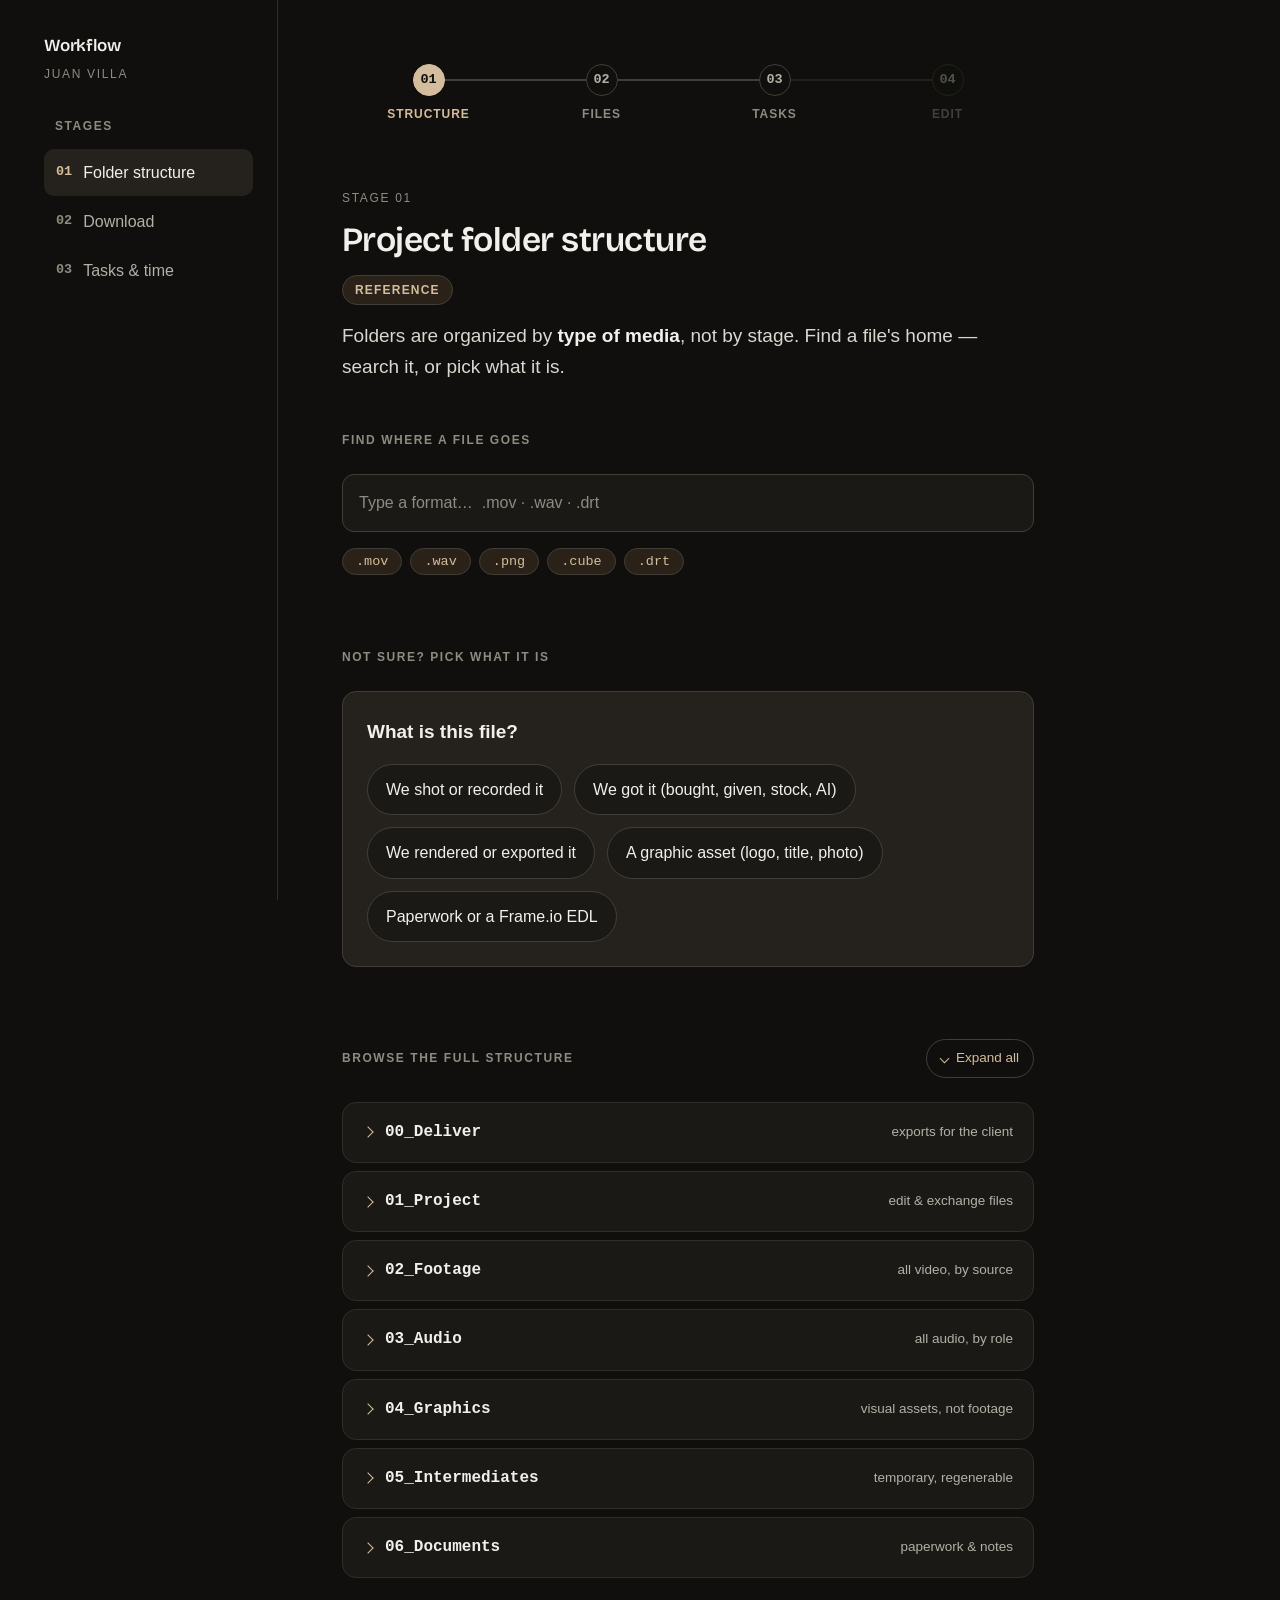
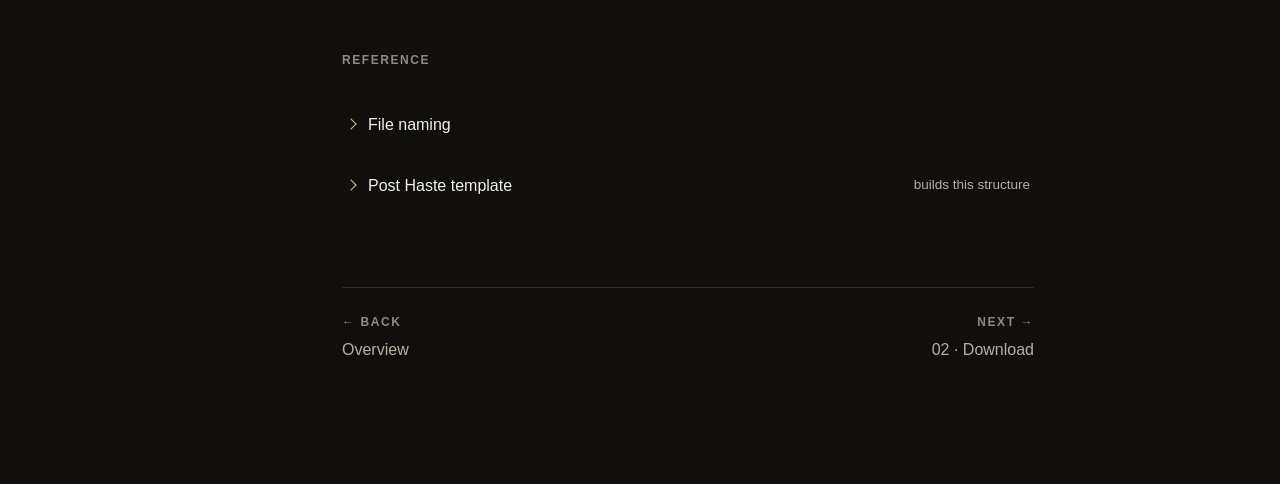
==== commit 45e386b4: "Palette: warm-charcoal dark mode for readability One-layer change (tokens.css): lift surfaces for cl" ====
--- a/01-folder-structure.html
+++ b/01-folder-structure.html
@@ -8,10 +8,10 @@
 <link rel="preconnect" href="https://fonts.googleapis.com">
 <link rel="preconnect" href="https://fonts.gstatic.com" crossorigin>
 <link rel="stylesheet" href="https://fonts.googleapis.com/css2?family=Bricolage+Grotesque:opsz,wght@12..96,400;500;600;700&display=swap">
-<link rel="stylesheet" href="assets/css/tokens.css?v=11">
-<link rel="stylesheet" href="assets/css/base.css?v=11">
-<link rel="stylesheet" href="assets/css/layout.css?v=11">
-<link rel="stylesheet" href="assets/css/components.css?v=11">
+<link rel="stylesheet" href="assets/css/tokens.css?v=12">
+<link rel="stylesheet" href="assets/css/base.css?v=12">
+<link rel="stylesheet" href="assets/css/layout.css?v=12">
+<link rel="stylesheet" href="assets/css/components.css?v=12">
 </head>
 <body>
 <div class="app">
@@ -218,7 +218,7 @@
   </main>
 </div>
 
-<script src="assets/js/formats.js?v=11"></script>
-<script src="assets/js/app.js?v=11"></script>
+<script src="assets/js/formats.js?v=12"></script>
+<script src="assets/js/app.js?v=12"></script>
 </body>
 </html>
--- a/assets/css/tokens.css
+++ b/assets/css/tokens.css
@@ -1,24 +1,24 @@
 /* tokens.css — design system: the single source of colors, type, spacing.
    Change a value here and it propagates everywhere. */
 :root{
-  /* surfaces */
-  --bg:#0e0e0d;
-  --surf:#15140f;
-  --surf2:#1f1d18;
-  --line:#2d2b26;
-  --line2:#3a3833;
-  /* text */
-  --text:#ededea;
-  --text2:#cfcdc6;
-  --muted:#a4a29a;
-  --faint:#8c8a80;
+  /* surfaces — warm charcoal, lifted for clearer elevation */
+  --bg:#100f0d;
+  --surf:#1b1916;
+  --surf2:#25221d;
+  --line:#312e28;
+  --line2:#423e37;
+  /* text — higher contrast for readability */
+  --text:#f1f0ea;
+  --text2:#d9d7cf;
+  --muted:#b4b0a6;
+  --faint:#8f8b81;
   /* accent + semantic */
-  --accent:#cbb79c;
-  --accent-bg:#241e15;
+  --accent:#d4bd9c;
+  --accent-bg:#2a2218;
   --ok:#9cc88a;
-  --no:#e0a08f;
-  --no-bg:#2a1714;
-  --no-line:#5a2f26;
+  --no:#e3a594;
+  --no-bg:#2e1815;
+  --no-line:#5f3128;
   /* families */
   --display:'Bricolage Grotesque',-apple-system,BlinkMacSystemFont,"Segoe UI",sans-serif;
   --mono:ui-monospace,SFMono-Regular,Menlo,monospace;
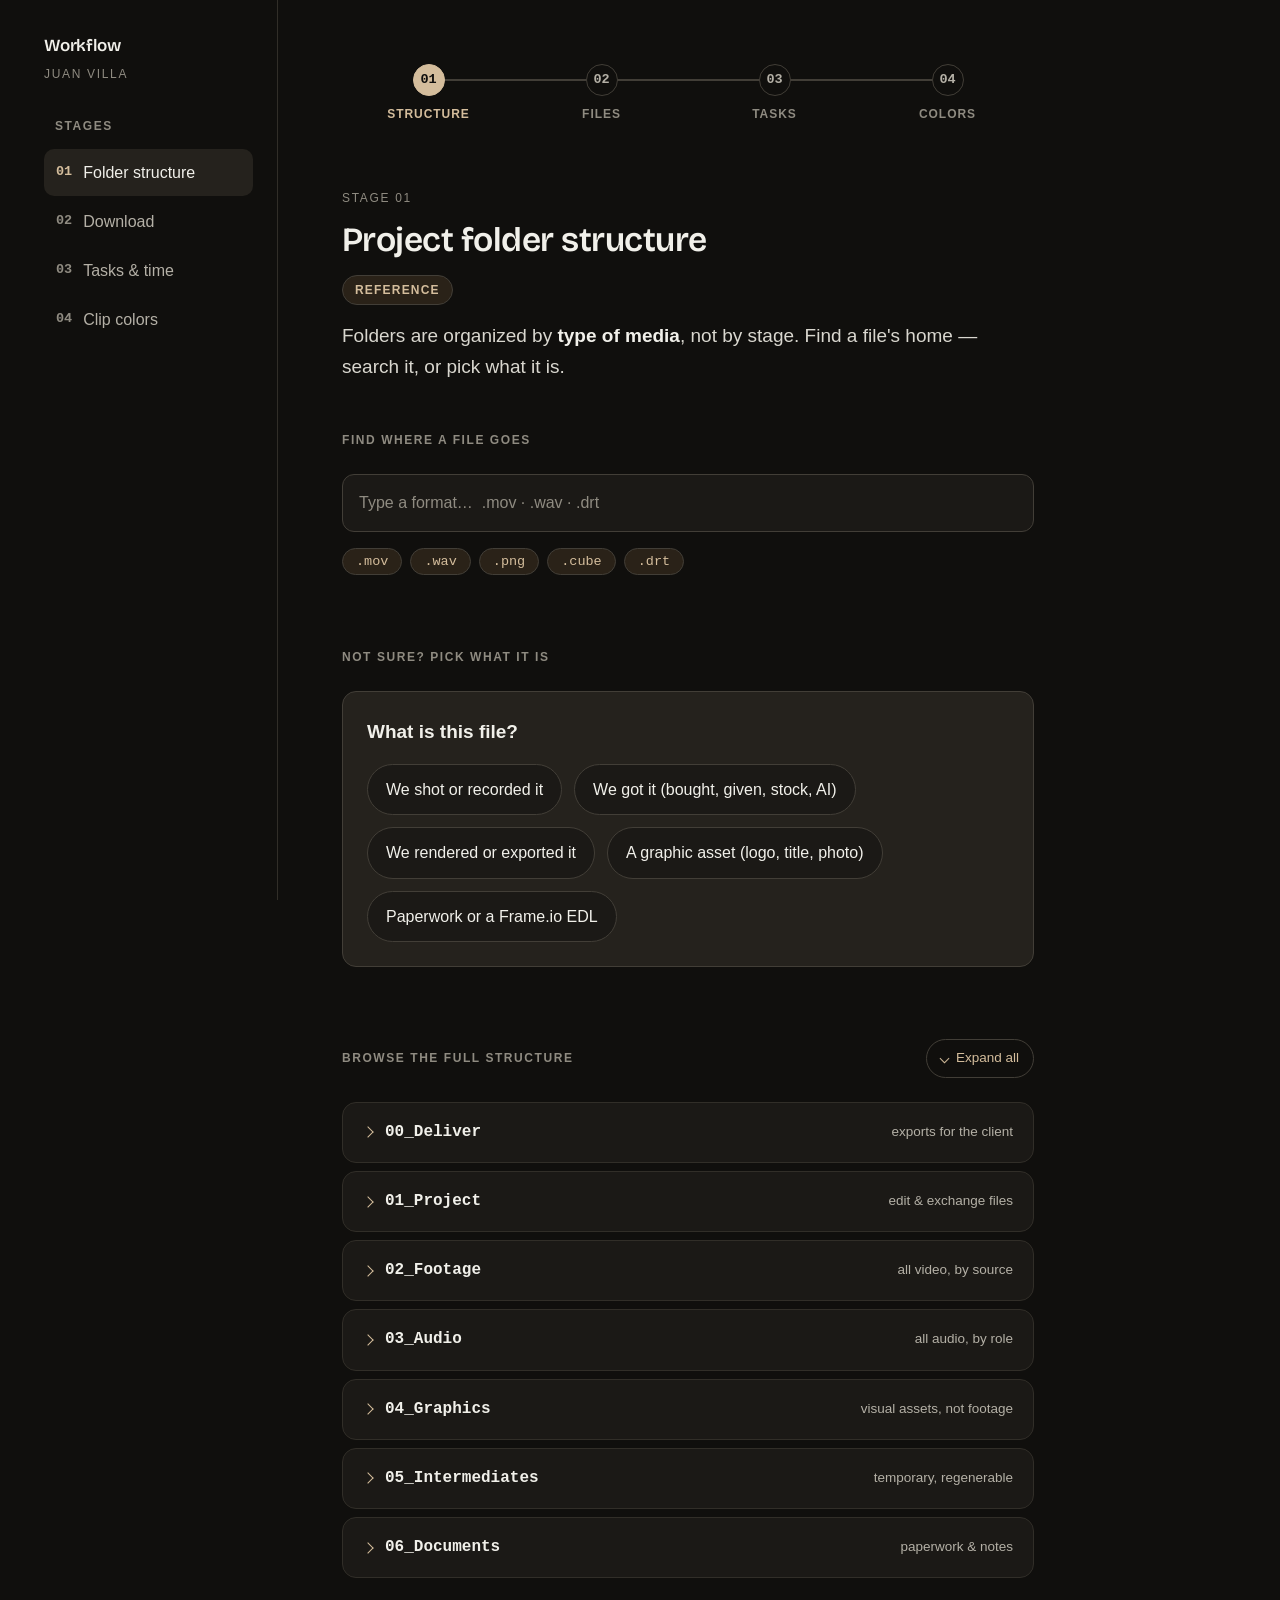
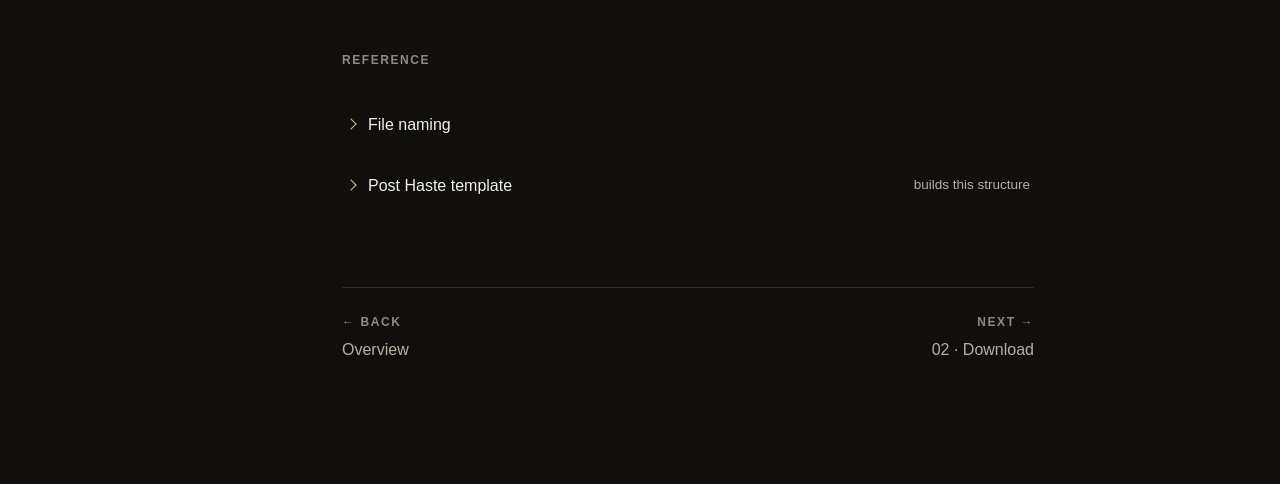
==== commit 90f2b73e: "Stage 04: clip colors — the wedding palette Nine colors, in the order the day happens: Beige (before" ====
--- a/01-folder-structure.html
+++ b/01-folder-structure.html
@@ -24,6 +24,7 @@
       <a class="nav-item active" href="01-folder-structure.html"><span class="num">01</span> Folder structure</a>
       <a class="nav-item" href="02-download.html"><span class="num">02</span> Download</a>
       <a class="nav-item" href="03-tasks-time.html"><span class="num">03</span> Tasks &amp; time</a>
+      <a class="nav-item" href="04-clip-colors.html"><span class="num">04</span> Clip colors</a>
     </nav>
   </aside>
 
@@ -33,7 +34,7 @@
       <a class="step current" href="01-folder-structure.html"><span class="dot">01</span><span class="lb">Structure</span></a>
       <a class="step" href="02-download.html"><span class="dot">02</span><span class="lb">Files</span></a>
       <a class="step" href="03-tasks-time.html"><span class="dot">03</span><span class="lb">Tasks</span></a>
-      <span class="step soon"><span class="dot">04</span><span class="lb">Edit</span></span>
+      <a class="step" href="04-clip-colors.html"><span class="dot">04</span><span class="lb">Colors</span></a>
     </nav>
 
     <p class="eyebrow">Stage 01</p>
